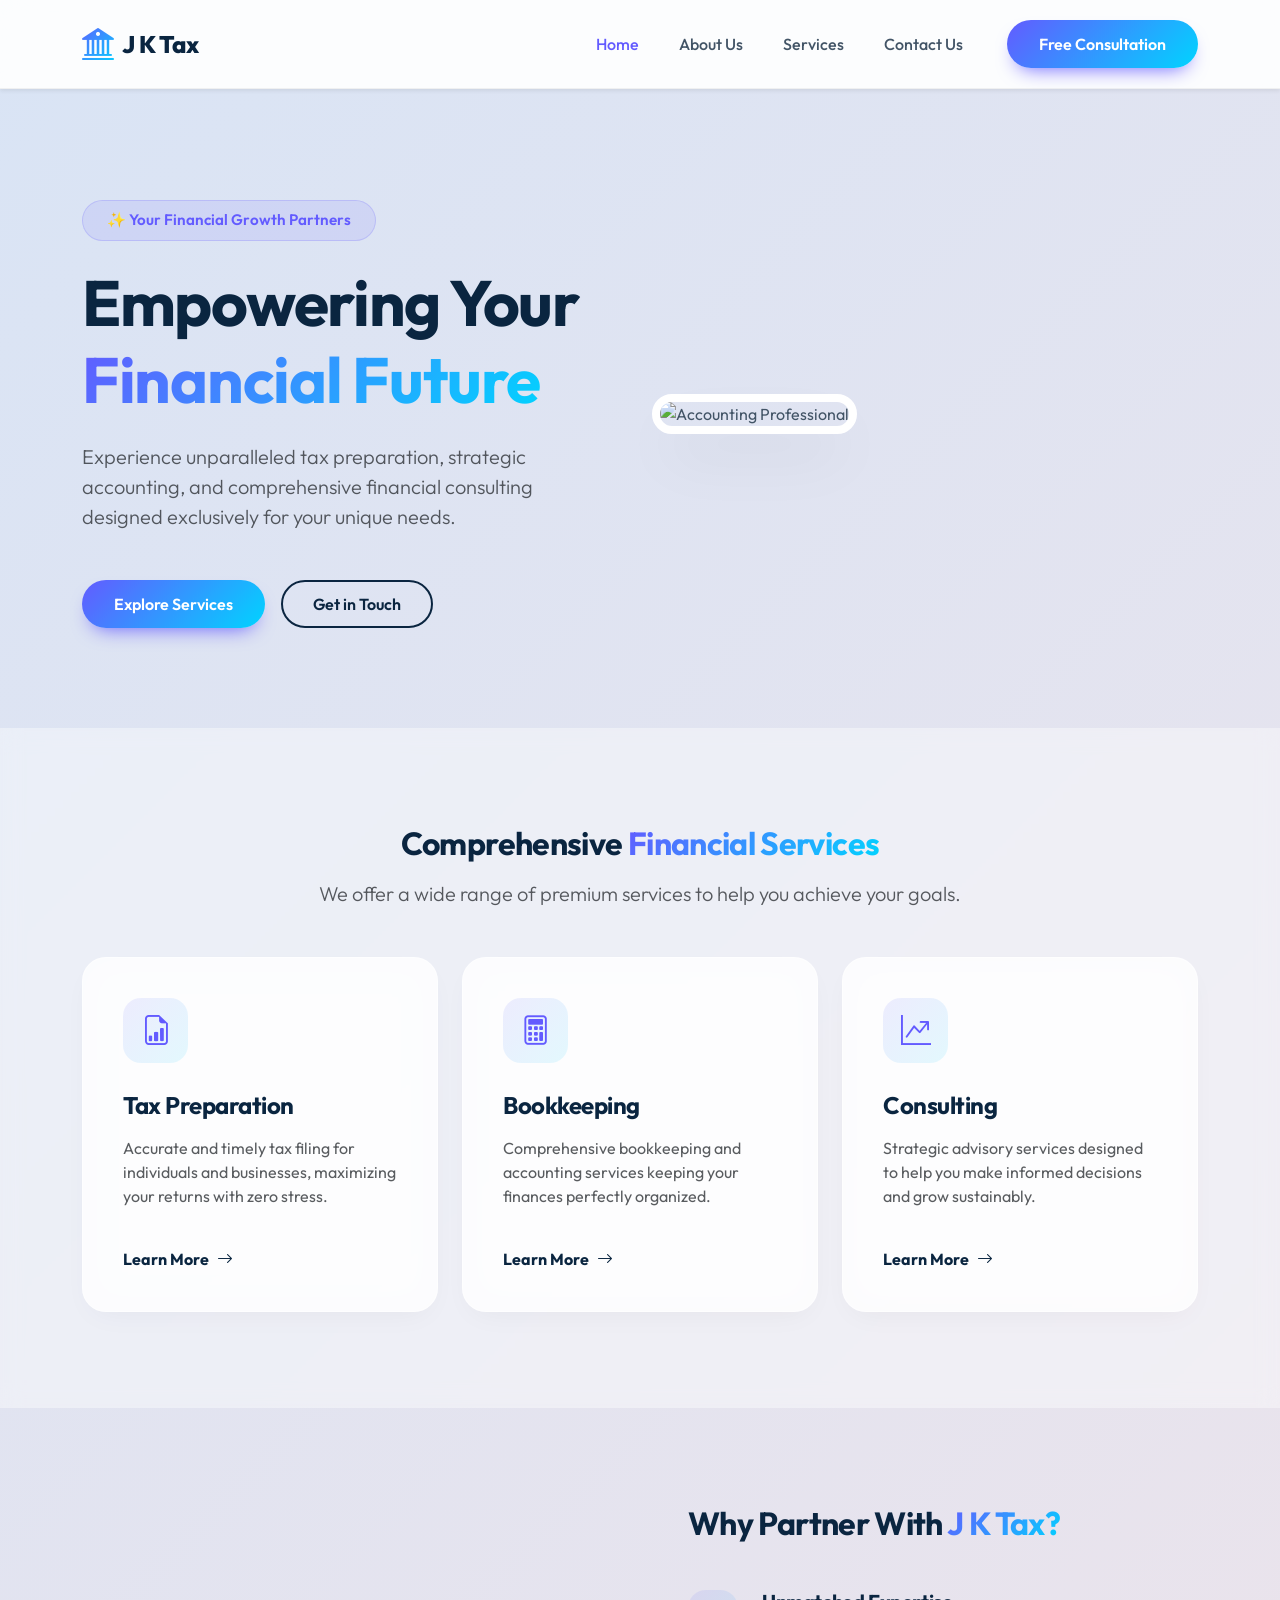
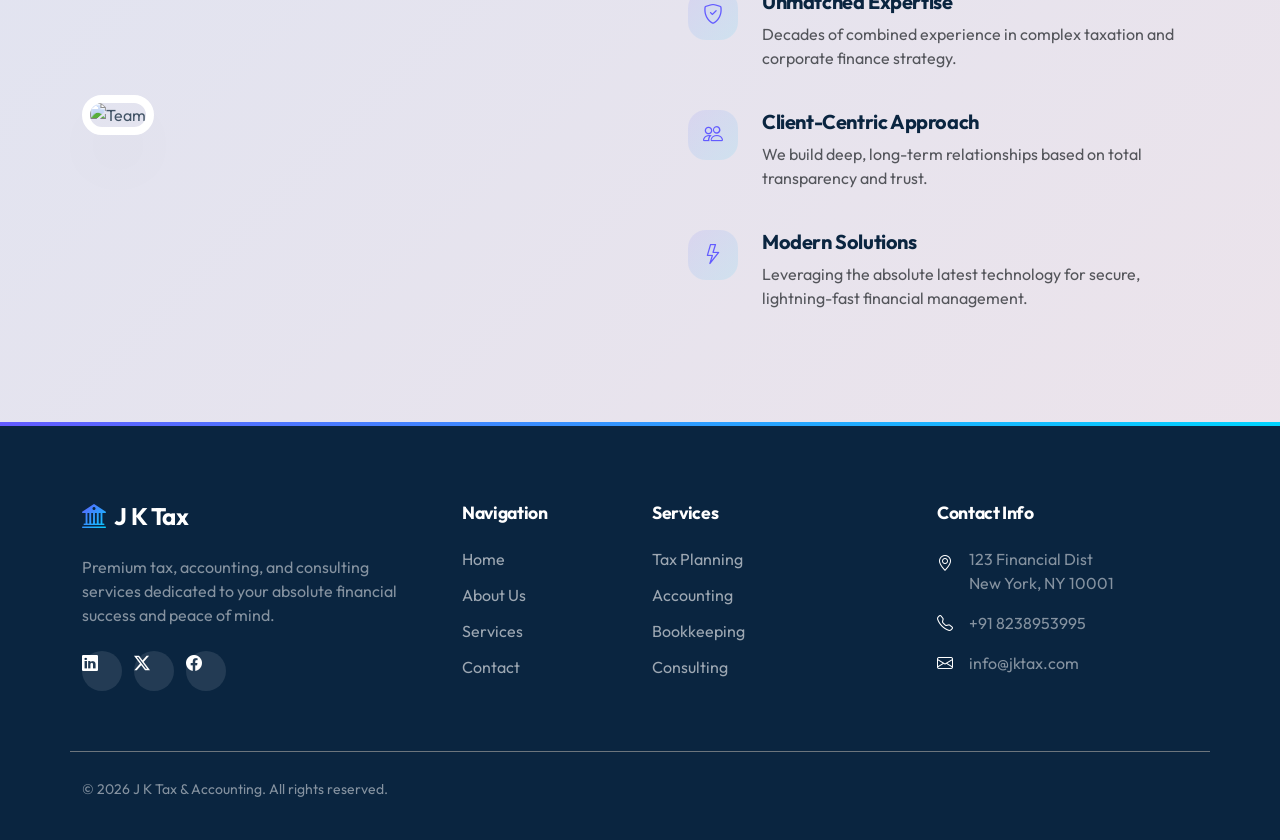
==== index.html @ d83a6be0 "Initial commit" ====
<!DOCTYPE html>
<html lang="en">

<head>
    <meta charset="UTF-8">
    <meta name="viewport" content="width=device-width, initial-scale=1.0">
    <title>J K Tax & Accounting | Premium Financial Services</title>
    <!-- AOS Animation CSS -->
    <link href="https://unpkg.com/aos@2.3.1/dist/aos.css" rel="stylesheet">
    <!-- Bootstrap 5 CSS -->
    <link href="https://cdn.jsdelivr.net/npm/bootstrap@5.3.2/dist/css/bootstrap.min.css" rel="stylesheet">
    <!-- Bootstrap Icons -->
    <link href="https://cdn.jsdelivr.net/npm/bootstrap-icons@1.11.1/font/bootstrap-icons.css" rel="stylesheet">
    <!-- Custom CSS -->
    <link href="css/style.css" rel="stylesheet">
</head>

<body>

    <!-- Navbar -->
    <nav class="navbar navbar-expand-lg fixed-top shadow-sm">
        <div class="container">
            <a class="navbar-brand d-flex align-items-center" href="index.html">
                <i class="bi bi-bank2 text-gradient me-2 fs-2"></i>
                <span>J K Tax</span>
            </a>
            <button class="navbar-toggler border-0" type="button" data-bs-toggle="collapse" data-bs-target="#navbarNav">
                <span class="navbar-toggler-icon"></span>
            </button>
            <div class="collapse navbar-collapse" id="navbarNav">
                <ul class="navbar-nav ms-auto align-items-lg-center">
                    <li class="nav-item"><a class="nav-link active" href="index.html">Home</a></li>
                    <li class="nav-item"><a class="nav-link" href="about.html">About Us</a></li>
                    <li class="nav-item"><a class="nav-link" href="services.html">Services</a></li>
                    <li class="nav-item"><a class="nav-link" href="contact.html">Contact Us</a></li>
                    <li class="nav-item ms-lg-4 mt-3 mt-lg-0">
                        <a class="btn btn-premium" href="contact.html">Free Consultation</a>
                    </li>
                </ul>
            </div>
        </div>
    </nav>

    <!-- Hero Section -->
    <section class="hero-section">
        <div class="container">
            <div class="row align-items-center">
                <div class="col-lg-6" data-aos="fade-right">
                    <div class="hero-badge">✨ Your Financial Growth Partners</div>
                    <h1 class="display-3 fw-bold mb-4">Empowering Your <span class="text-gradient">Financial
                            Future</span></h1>
                    <p class="lead text-muted mb-5 pe-lg-5">Experience unparalleled tax preparation, strategic
                        accounting, and comprehensive financial consulting designed exclusively for your unique needs.
                    </p>
                    <div class="d-flex flex-wrap gap-3">
                        <a href="services.html" class="btn btn-premium">Explore Services</a>
                        <a href="contact.html" class="btn btn-outline-premium">Get in Touch</a>
                    </div>
                </div>
                <div class="col-lg-6 mt-5 mt-lg-0" data-aos="fade-left" data-aos-delay="200">
                    <img src="https://images.unsplash.com/photo-1554224155-6726b3ff858f?ixlib=rb-4.0.3&auto=format&fit=crop&w=1000&q=80"
                        alt="Accounting Professional" class="img-fluid img-premium">
                </div>
            </div>
        </div>
    </section>

    <!-- Core Services Overview -->
    <section class="py-5 bg-light-premium">
        <div class="container py-5">
            <div class="text-center mb-5" data-aos="fade-up">
                <h2 class="fw-bold mb-3">Comprehensive <span class="text-gradient">Financial Services</span></h2>
                <p class="lead text-muted">We offer a wide range of premium services to help you achieve your goals.</p>
            </div>
            <div class="row g-4">
                <!-- Service 1 -->
                <div class="col-md-4" data-aos="fade-up" data-aos-delay="100">
                    <div class="premium-card">
                        <div class="icon-box">
                            <i class="bi bi-file-earmark-bar-graph"></i>
                        </div>
                        <h4 class="fw-bold mb-3">Tax Preparation</h4>
                        <p class="text-muted mb-4">Accurate and timely tax filing for individuals and businesses,
                            maximizing your returns with zero stress.</p>
                        <a href="services.html" class="card-link">Learn More <i class="bi bi-arrow-right"></i></a>
                    </div>
                </div>
                <!-- Service 2 -->
                <div class="col-md-4" data-aos="fade-up" data-aos-delay="200">
                    <div class="premium-card">
                        <div class="icon-box">
                            <i class="bi bi-calculator"></i>
                        </div>
                        <h4 class="fw-bold mb-3">Bookkeeping</h4>
                        <p class="text-muted mb-4">Comprehensive bookkeeping and accounting services keeping your
                            finances perfectly organized.</p>
                        <a href="services.html" class="card-link">Learn More <i class="bi bi-arrow-right"></i></a>
                    </div>
                </div>
                <!-- Service 3 -->
                <div class="col-md-4" data-aos="fade-up" data-aos-delay="300">
                    <div class="premium-card">
                        <div class="icon-box">
                            <i class="bi bi-graph-up-arrow"></i>
                        </div>
                        <h4 class="fw-bold mb-3">Consulting</h4>
                        <p class="text-muted mb-4">Strategic advisory services designed to help you make informed
                            decisions and grow sustainably.</p>
                        <a href="services.html" class="card-link">Learn More <i class="bi bi-arrow-right"></i></a>
                    </div>
                </div>
            </div>
        </div>
    </section>

    <!-- Why Choose Us -->
    <section class="py-5">
        <div class="container py-5">
            <div class="row align-items-center">
                <div class="col-lg-6 mb-5 mb-lg-0" data-aos="fade-right">
                    <img src="https://images.unsplash.com/photo-1600880292203-757bb62b4baf?ixlib=rb-4.0.3&auto=format&fit=crop&w=800&q=80"
                        alt="Team" class="img-fluid img-premium">
                </div>
                <div class="col-lg-6 ps-lg-5" data-aos="fade-left">
                    <h2 class="fw-bold mb-5">Why Partner With <span class="text-gradient">J K Tax?</span></h2>

                    <div class="d-flex mb-4 align-items-start">
                        <div class="icon-box me-4 flex-shrink-0" style="width: 50px; height: 50px; font-size: 20px;">
                            <i class="bi bi-shield-check"></i>
                        </div>
                        <div>
                            <h5 class="fw-bold">Unmatched Expertise</h5>
                            <p class="text-muted">Decades of combined experience in complex taxation and corporate
                                finance strategy.</p>
                        </div>
                    </div>

                    <div class="d-flex mb-4 align-items-start">
                        <div class="icon-box me-4 flex-shrink-0" style="width: 50px; height: 50px; font-size: 20px;">
                            <i class="bi bi-people"></i>
                        </div>
                        <div>
                            <h5 class="fw-bold">Client-Centric Approach</h5>
                            <p class="text-muted">We build deep, long-term relationships based on total transparency and
                                trust.</p>
                        </div>
                    </div>

                    <div class="d-flex align-items-start">
                        <div class="icon-box me-4 flex-shrink-0" style="width: 50px; height: 50px; font-size: 20px;">
                            <i class="bi bi-lightning"></i>
                        </div>
                        <div>
                            <h5 class="fw-bold">Modern Solutions</h5>
                            <p class="text-muted">Leveraging the absolute latest technology for secure, lightning-fast
                                financial management.</p>
                        </div>
                    </div>
                </div>
            </div>
        </div>
    </section>

    <!-- Footer -->
    <footer class="footer-premium">
        <div class="container">
            <div class="row gy-5">
                <div class="col-lg-4 pe-lg-5">
                    <h4 class="fw-bold text-white mb-4 d-flex align-items-center">
                        <i class="bi bi-bank2 text-gradient me-2"></i> J K Tax
                    </h4>
                    <p class="text-white-50 mb-4">Premium tax, accounting, and consulting services dedicated to your
                        absolute financial success and peace of mind.</p>
                    <div class="d-flex">
                        <a href="#" class="footer-icon"><i class="bi bi-linkedin"></i></a>
                        <a href="#" class="footer-icon"><i class="bi bi-twitter-x"></i></a>
                        <a href="#" class="footer-icon"><i class="bi bi-facebook"></i></a>
                    </div>
                </div>
                <div class="col-lg-2 col-6">
                    <h5>Navigation</h5>
                    <a href="index.html">Home</a>
                    <a href="about.html">About Us</a>
                    <a href="services.html">Services</a>
                    <a href="contact.html">Contact</a>
                </div>
                <div class="col-lg-3 col-6">
                    <h5>Services</h5>
                    <a href="services.html">Tax Planning</a>
                    <a href="services.html">Accounting</a>
                    <a href="services.html">Bookkeeping</a>
                    <a href="services.html">Consulting</a>
                </div>
                <div class="col-lg-3">
                    <h5>Contact Info</h5>
                    <div class="d-flex mb-3 align-items-start text-white-50">
                        <i class="bi bi-geo-alt me-3 mt-1 text-white"></i>
                        <span>123 Financial Dist<br>New York, NY 10001</span>
                    </div>
                    <div class="d-flex mb-3 align-items-center text-white-50">
                        <i class="bi bi-telephone me-3 text-white"></i>
                        <span>+91 8238953995</span>
                    </div>
                    <div class="d-flex align-items-center text-white-50">
                        <i class="bi bi-envelope me-3 text-white"></i>
                        <span>info@jktax.com</span>
                    </div>
                </div>
            </div>
            <div class="row mt-5 pt-4 border-top border-secondary">
                <div class="col-md-6 text-center text-md-start text-white-50">
                    <small>&copy; 2026 J K Tax & Accounting. All rights reserved.</small>
                </div>

            </div>
        </div>
    </footer>

    <!-- AOS & Bootstrap Scripts -->
    <script src="https://unpkg.com/aos@2.3.1/dist/aos.js"></script>
    <script src="https://cdn.jsdelivr.net/npm/bootstrap@5.3.2/dist/js/bootstrap.bundle.min.js"></script>
    <script src="js/main.js"></script>
</body>

</html>
---- css/style.css ----
@import url('https://fonts.googleapis.com/css2?family=Outfit:wght@300;400;500;600;700;800&display=swap');

:root {
    --primary: #0A2540; /* Deep navy */
    --accent-1: #635BFF; /* Stripe blurple */
    --accent-2: #00D4FF; /* Cyan */
    --bg-light: #F6F9FC;
    --text-main: #425466;
    --text-dark: #0A2540;
}

body {
    font-family: 'Outfit', sans-serif;
    color: var(--text-main);
    background: linear-gradient(-45deg, #e0c3fc, #8ec5fc, #f5e3e6, #d9e4f5);
    background-size: 400% 400%;
    animation: gradientBG 15s ease infinite;
    min-height: 100vh;
    overflow-x: hidden;
    padding-top: 80px;
}

@keyframes gradientBG {
    0% { background-position: 0% 50%; }
    50% { background-position: 100% 50%; }
    100% { background-position: 0% 50%; }
}

h1, h2, h3, h4, h5, h6 {
    color: var(--text-dark);
    font-weight: 700;
    letter-spacing: -0.02em;
}

/* Gradient Text */
.text-gradient {
    background: linear-gradient(135deg, var(--accent-1) 0%, var(--accent-2) 100%);
    -webkit-background-clip: text;
    -webkit-text-fill-color: transparent;
    background-clip: text;
}

/* Navbar */
.navbar {
    background: rgba(255, 255, 255, 0.9) !important;
    backdrop-filter: blur(20px);
    border-bottom: 1px solid rgba(0,0,0,0.05);
    transition: all 0.3s ease;
    padding: 15px 0;
}
.navbar-brand {
    font-weight: 800;
    font-size: 1.5rem;
    color: var(--primary) !important;
}
.nav-link {
    font-weight: 500;
    color: var(--text-main) !important;
    margin: 0 12px;
    transition: color 0.3s;
}
.nav-link:hover, .nav-link.active {
    color: var(--accent-1) !important;
}

/* Buttons */
.btn-premium {
    background: linear-gradient(135deg, var(--accent-1) 0%, var(--accent-2) 100%);
    color: white;
    border: none;
    border-radius: 50px;
    padding: 12px 32px;
    font-weight: 600;
    box-shadow: 0 10px 20px -10px var(--accent-1);
    transition: all 0.3s ease;
}
.btn-premium:hover {
    transform: translateY(-3px);
    box-shadow: 0 15px 25px -10px var(--accent-1);
    color: white;
}
.btn-outline-premium {
    background: transparent;
    color: var(--primary);
    border: 2px solid var(--primary);
    border-radius: 50px;
    padding: 10px 30px;
    font-weight: 600;
    transition: all 0.3s ease;
}
.btn-outline-premium:hover {
    background: var(--primary);
    color: white;
    border-color: var(--primary);
    transform: translateY(-3px);
}

/* Hero Section */
.hero-section {
    position: relative;
    padding: 120px 0 100px 0;
}
.hero-badge {
    background: rgba(99, 91, 255, 0.1);
    color: var(--accent-1);
    padding: 8px 24px;
    border-radius: 50px;
    font-weight: 600;
    font-size: 0.95rem;
    display: inline-block;
    margin-bottom: 24px;
    border: 1px solid rgba(99, 91, 255, 0.2);
}

/* Cards */
.premium-card {
    background: rgba(255, 255, 255, 0.75);
    backdrop-filter: blur(20px);
    border-radius: 24px;
    border: 1px solid rgba(255, 255, 255, 0.5);
    padding: 40px;
    transition: all 0.4s cubic-bezier(0.165, 0.84, 0.44, 1);
    box-shadow: 0 10px 30px -10px rgba(0, 0, 0, 0.05);
    height: 100%;
}
.premium-card:hover {
    transform: translateY(-12px);
    box-shadow: 0 30px 60px -15px rgba(99, 91, 255, 0.15);
    border-color: rgba(99, 91, 255, 0.3);
}
.icon-box {
    width: 65px;
    height: 65px;
    border-radius: 18px;
    background: linear-gradient(135deg, rgba(99, 91, 255, 0.1) 0%, rgba(0, 212, 255, 0.1) 100%);
    display: flex;
    align-items: center;
    justify-content: center;
    font-size: 30px;
    color: var(--accent-1);
    margin-bottom: 28px;
    transition: transform 0.3s ease;
}
.premium-card:hover .icon-box {
    transform: scale(1.1) rotate(5deg);
}
.card-link {
    color: var(--primary);
    text-decoration: none;
    font-weight: 700;
    display: inline-flex;
    align-items: center;
    margin-top: 15px;
    transition: color 0.3s ease;
}
.card-link i {
    margin-left: 8px;
    transition: transform 0.3s ease;
}
.card-link:hover {
    color: var(--accent-1);
}
.card-link:hover i {
    transform: translateX(5px);
}

/* Backgrounds */
.bg-light-premium {
    background: rgba(255, 255, 255, 0.4);
    backdrop-filter: blur(10px);
}

/* Image styling */
.img-premium {
    border-radius: 30px;
    box-shadow: 0 30px 60px -15px rgba(0,0,0,0.15);
    border: 8px solid white;
}

/* Forms */
.form-control, .form-select {
    border: 1px solid rgba(255,255,255,0.4);
    border-radius: 12px;
    padding: 12px 20px;
    transition: all 0.3s ease;
    background-color: rgba(255,255,255,0.6);
}
.form-control:focus, .form-select:focus {
    box-shadow: 0 0 0 4px rgba(99, 91, 255, 0.15);
    border-color: var(--accent-1);
    background-color: white;
}

/* Footer */
.footer-premium {
    background-color: var(--primary);
    color: white;
    padding: 80px 0 40px 0;
    position: relative;
    overflow: hidden;
}
.footer-premium::before {
    content: '';
    position: absolute;
    top: 0;
    left: 0;
    right: 0;
    height: 4px;
    background: linear-gradient(90deg, var(--accent-1), var(--accent-2));
}
.footer-premium h5 {
    color: white;
    font-size: 1.1rem;
    margin-bottom: 24px;
}
.footer-premium a {
    color: rgba(255,255,255,0.6);
    text-decoration: none;
    transition: all 0.3s ease;
    display: block;
    margin-bottom: 12px;
}
.footer-premium a:hover {
    color: white;
    transform: translateX(5px);
}
.footer-icon {
    width: 40px;
    height: 40px;
    border-radius: 50%;
    background: rgba(255,255,255,0.1);
    display: flex;
    align-items: center;
    justify-content: center;
    color: white !important;
    margin-right: 12px;
}
.footer-icon:hover {
    background: var(--accent-1);
    transform: translateY(-3px);
}
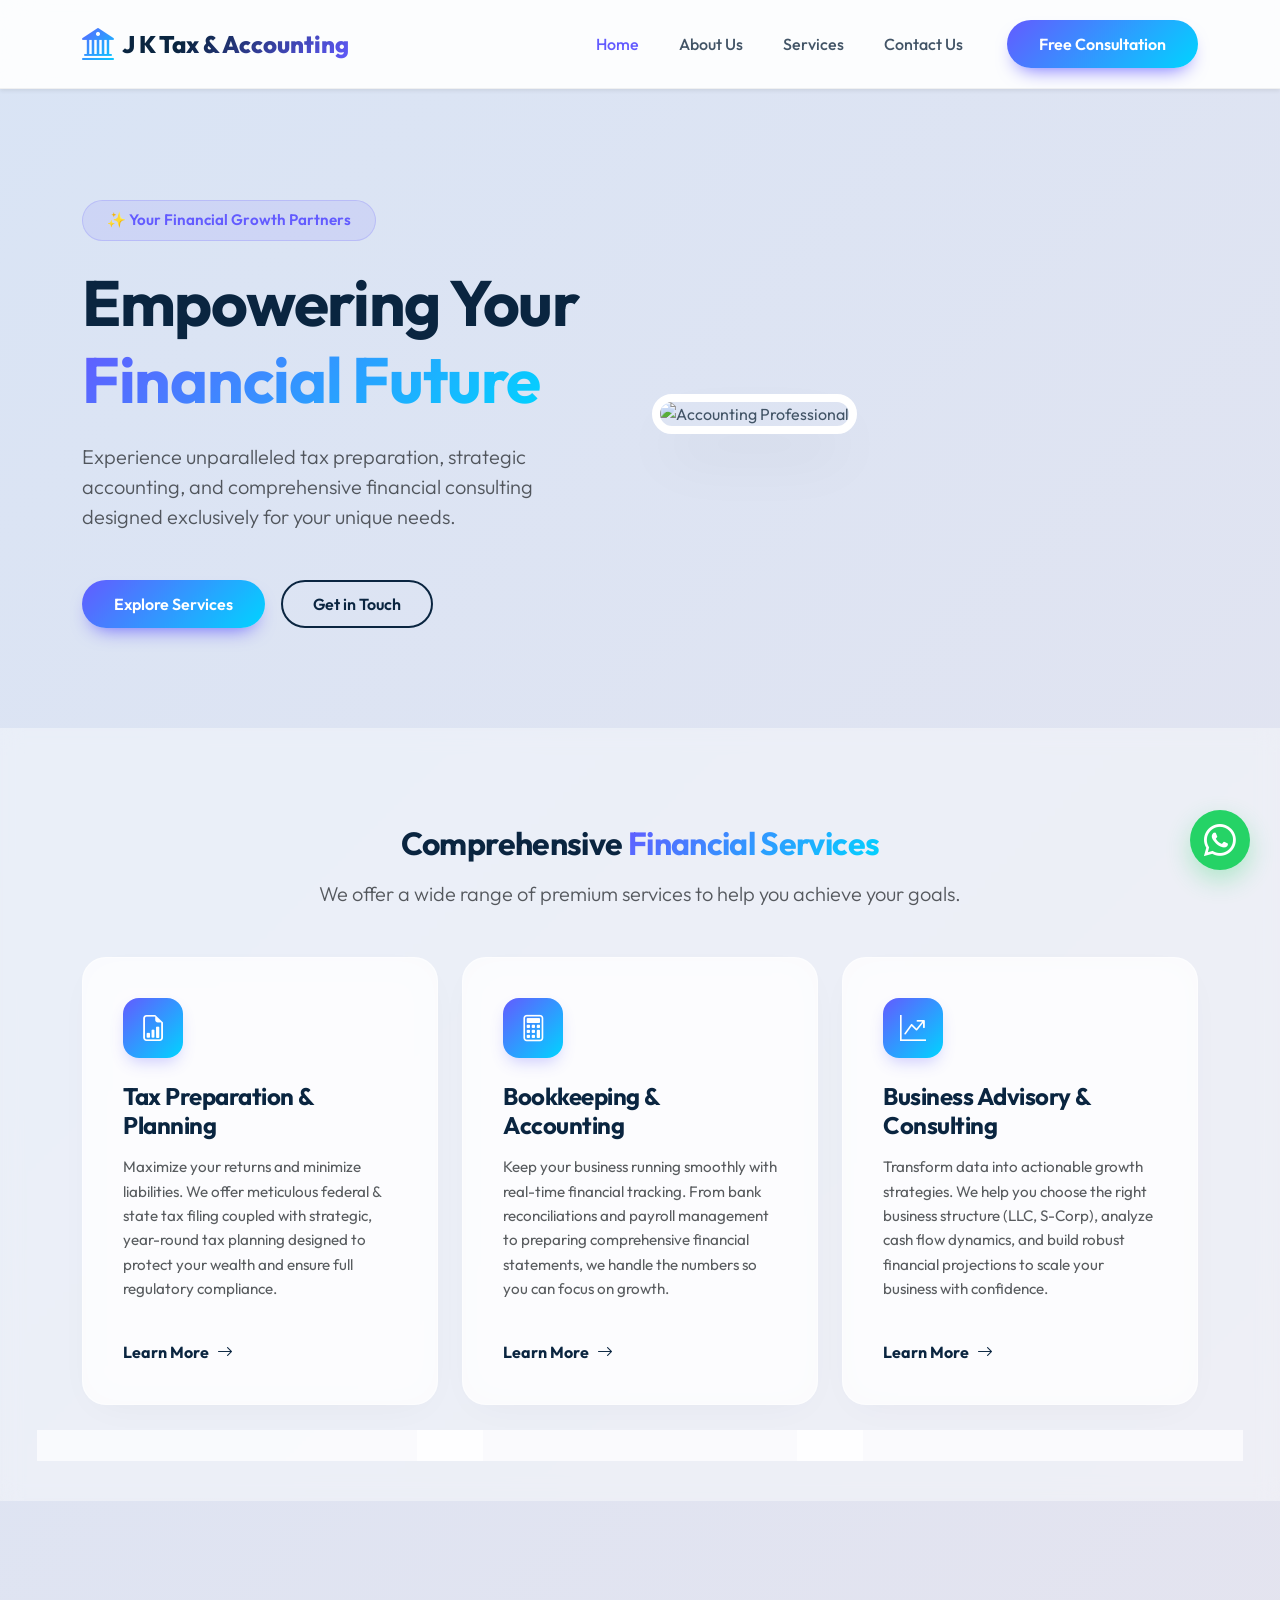
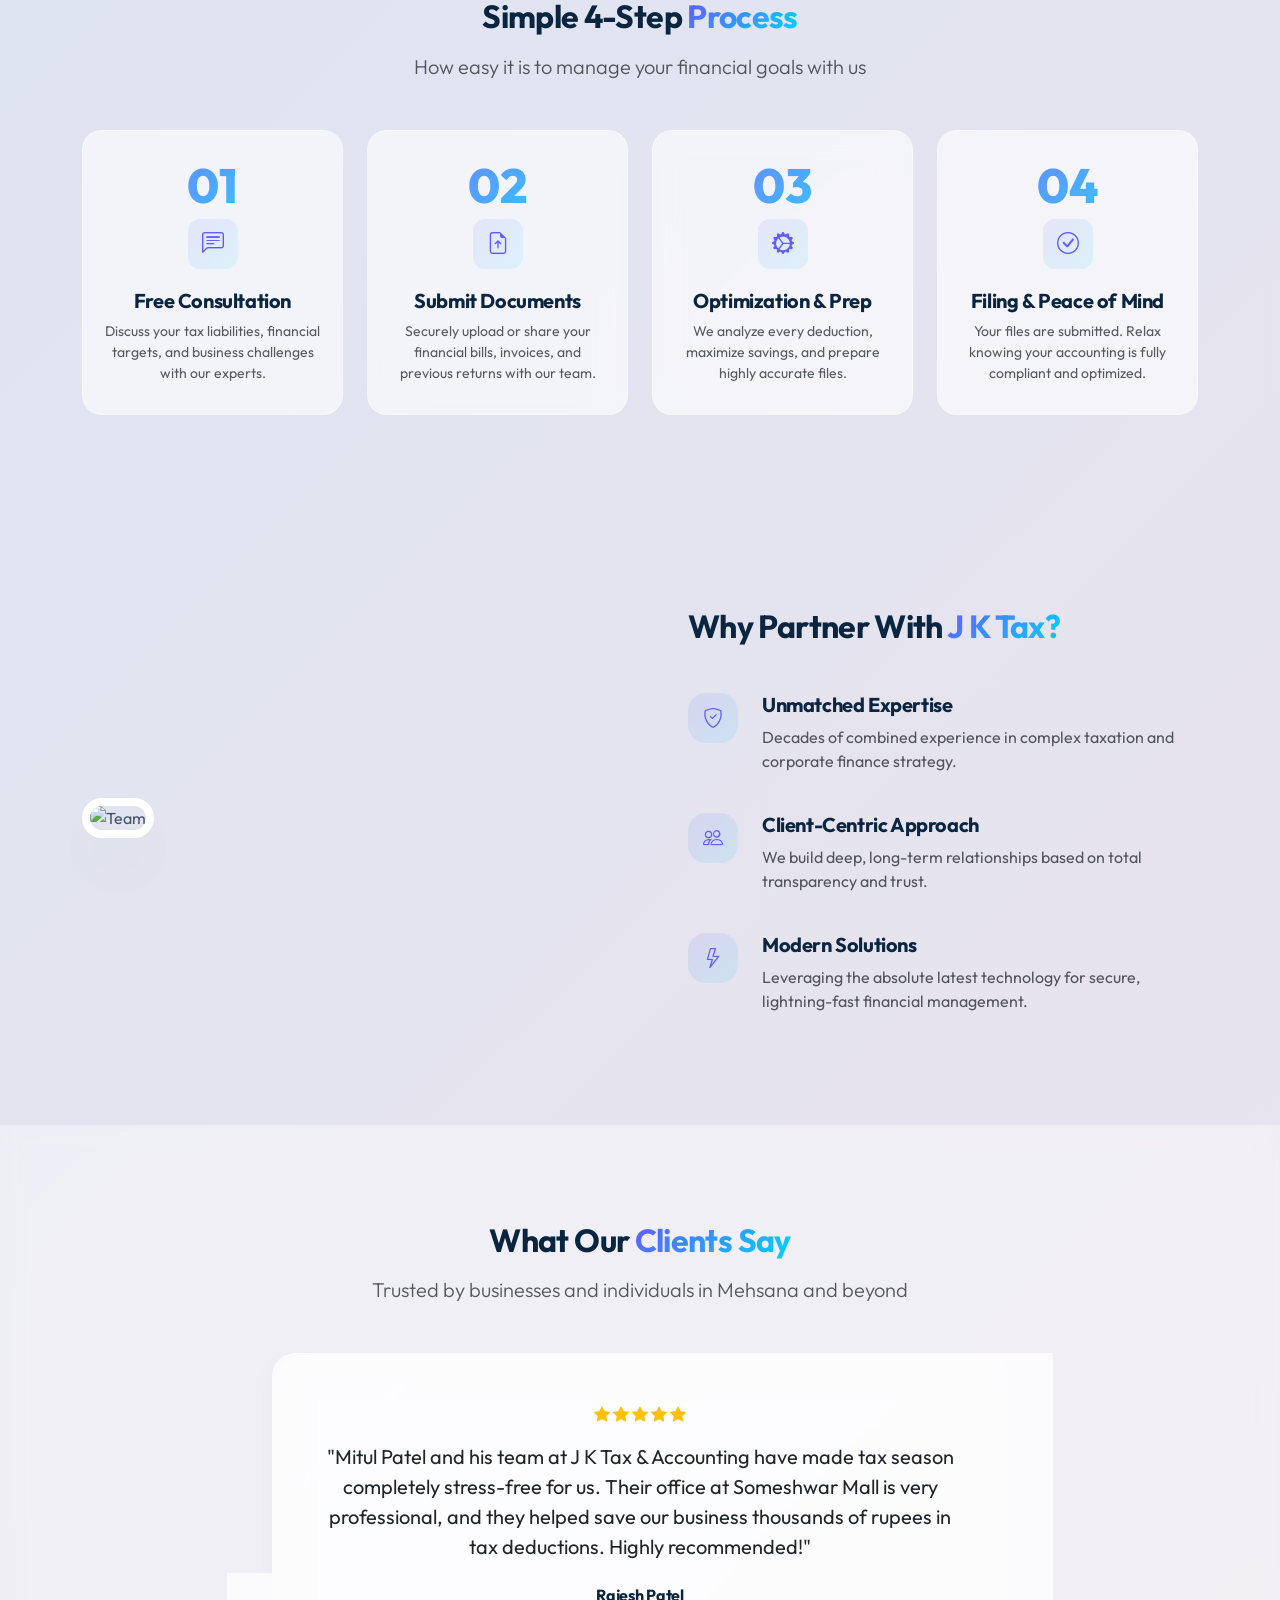
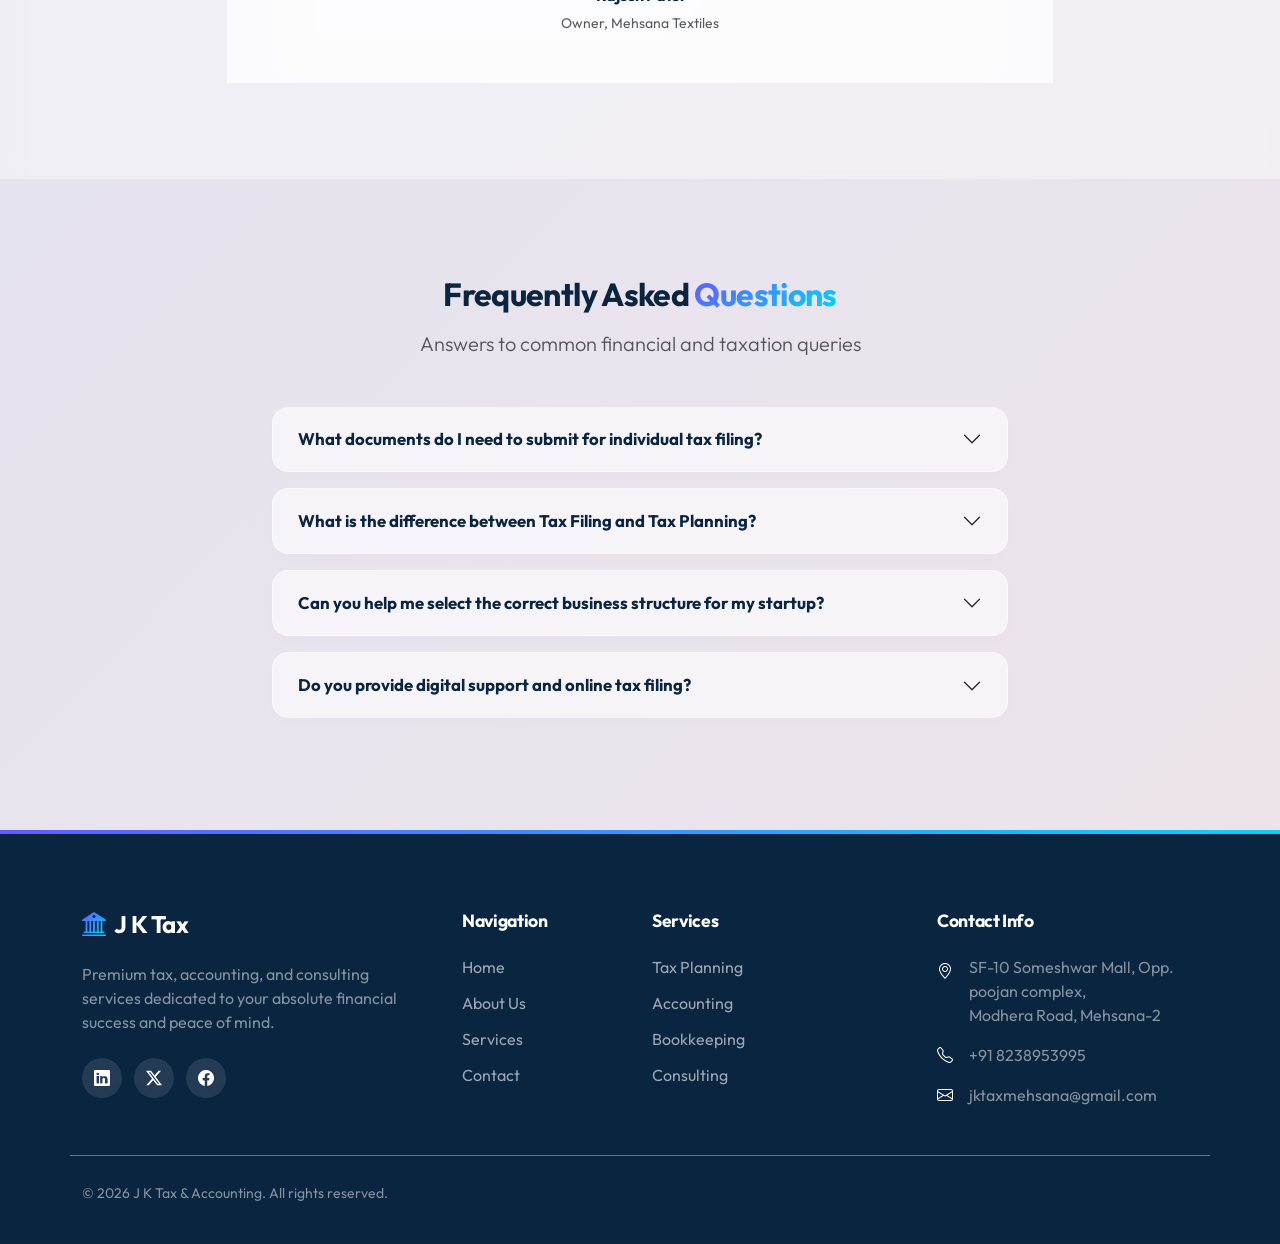
==== commit 12fbb09b: "done" ====
--- a/index.html
+++ b/index.html
@@ -12,7 +12,7 @@
     <!-- Bootstrap Icons -->
     <link href="https://cdn.jsdelivr.net/npm/bootstrap-icons@1.11.1/font/bootstrap-icons.css" rel="stylesheet">
     <!-- Custom CSS -->
-    <link href="css/style.css" rel="stylesheet">
+    <link href="css/style.css?v=1.0.3" rel="stylesheet">
 </head>
 
 <body>
@@ -22,7 +22,7 @@
         <div class="container">
             <a class="navbar-brand d-flex align-items-center" href="index.html">
                 <i class="bi bi-bank2 text-gradient me-2 fs-2"></i>
-                <span>J K Tax</span>
+                <span>J K Tax & Accounting</span>
             </a>
             <button class="navbar-toggler border-0" type="button" data-bs-toggle="collapse" data-bs-target="#navbarNav">
                 <span class="navbar-toggler-icon"></span>
@@ -75,38 +75,91 @@
             <div class="row g-4">
                 <!-- Service 1 -->
                 <div class="col-md-4" data-aos="fade-up" data-aos-delay="100">
-                    <div class="premium-card">
-                        <div class="icon-box">
+                    <div class="modern-service-card">
+                        <div class="modern-icon-box">
                             <i class="bi bi-file-earmark-bar-graph"></i>
                         </div>
-                        <h4 class="fw-bold mb-3">Tax Preparation</h4>
-                        <p class="text-muted mb-4">Accurate and timely tax filing for individuals and businesses,
-                            maximizing your returns with zero stress.</p>
+                        <h4 class="fw-bold mb-3">Tax Preparation & Planning</h4>
+                        <p class="text-muted mb-4">Maximize your returns and minimize liabilities. We offer meticulous federal & state tax filing coupled with strategic, year-round tax planning designed to protect your wealth and ensure full regulatory compliance.</p>
                         <a href="services.html" class="card-link">Learn More <i class="bi bi-arrow-right"></i></a>
                     </div>
                 </div>
                 <!-- Service 2 -->
                 <div class="col-md-4" data-aos="fade-up" data-aos-delay="200">
-                    <div class="premium-card">
-                        <div class="icon-box">
+                    <div class="modern-service-card">
+                        <div class="modern-icon-box">
                             <i class="bi bi-calculator"></i>
                         </div>
-                        <h4 class="fw-bold mb-3">Bookkeeping</h4>
-                        <p class="text-muted mb-4">Comprehensive bookkeeping and accounting services keeping your
-                            finances perfectly organized.</p>
+                        <h4 class="fw-bold mb-3">Bookkeeping & Accounting</h4>
+                        <p class="text-muted mb-4">Keep your business running smoothly with real-time financial tracking. From bank reconciliations and payroll management to preparing comprehensive financial statements, we handle the numbers so you can focus on growth.</p>
                         <a href="services.html" class="card-link">Learn More <i class="bi bi-arrow-right"></i></a>
                     </div>
                 </div>
                 <!-- Service 3 -->
                 <div class="col-md-4" data-aos="fade-up" data-aos-delay="300">
-                    <div class="premium-card">
-                        <div class="icon-box">
+                    <div class="modern-service-card">
+                        <div class="modern-icon-box">
                             <i class="bi bi-graph-up-arrow"></i>
                         </div>
-                        <h4 class="fw-bold mb-3">Consulting</h4>
-                        <p class="text-muted mb-4">Strategic advisory services designed to help you make informed
-                            decisions and grow sustainably.</p>
+                        <h4 class="fw-bold mb-3">Business Advisory & Consulting</h4>
+                        <p class="text-muted mb-4">Transform data into actionable growth strategies. We help you choose the right business structure (LLC, S-Corp), analyze cash flow dynamics, and build robust financial projections to scale your business with confidence.</p>
                         <a href="services.html" class="card-link">Learn More <i class="bi bi-arrow-right"></i></a>
+                    </div>
+                </div>
+            </div>
+        </div>
+    </section>
+
+    <!-- How It Works Section -->
+    <section class="py-5">
+        <div class="container py-5">
+            <div class="text-center mb-5" data-aos="fade-up">
+                <h2 class="fw-bold mb-3">Simple 4-Step <span class="text-gradient">Process</span></h2>
+                <p class="lead text-muted">How easy it is to manage your financial goals with us</p>
+            </div>
+            <div class="row g-4 timeline-steps">
+                <!-- Step 1 -->
+                <div class="col-md-3 text-center" data-aos="fade-up" data-aos-delay="100">
+                    <div class="step-card">
+                        <div class="step-number text-gradient">01</div>
+                        <div class="step-icon-box">
+                            <i class="bi bi-chat-left-text"></i>
+                        </div>
+                        <h5 class="fw-bold mb-2">Free Consultation</h5>
+                        <p class="text-muted small mb-0">Discuss your tax liabilities, financial targets, and business challenges with our experts.</p>
+                    </div>
+                </div>
+                <!-- Step 2 -->
+                <div class="col-md-3 text-center" data-aos="fade-up" data-aos-delay="200">
+                    <div class="step-card">
+                        <div class="step-number text-gradient">02</div>
+                        <div class="step-icon-box">
+                            <i class="bi bi-file-earmark-arrow-up"></i>
+                        </div>
+                        <h5 class="fw-bold mb-2">Submit Documents</h5>
+                        <p class="text-muted small mb-0">Securely upload or share your financial bills, invoices, and previous returns with our team.</p>
+                    </div>
+                </div>
+                <!-- Step 3 -->
+                <div class="col-md-3 text-center" data-aos="fade-up" data-aos-delay="300">
+                    <div class="step-card">
+                        <div class="step-number text-gradient">03</div>
+                        <div class="step-icon-box">
+                            <i class="bi bi-gear-wide-connected"></i>
+                        </div>
+                        <h5 class="fw-bold mb-2">Optimization & Prep</h5>
+                        <p class="text-muted small mb-0">We analyze every deduction, maximize savings, and prepare highly accurate files.</p>
+                    </div>
+                </div>
+                <!-- Step 4 -->
+                <div class="col-md-3 text-center" data-aos="fade-up" data-aos-delay="400">
+                    <div class="step-card">
+                        <div class="step-number text-gradient">04</div>
+                        <div class="step-icon-box">
+                            <i class="bi bi-check-circle"></i>
+                        </div>
+                        <h5 class="fw-bold mb-2">Filing & Peace of Mind</h5>
+                        <p class="text-muted small mb-0">Your files are submitted. Relax knowing your accounting is fully compliant and optimized.</p>
                     </div>
                 </div>
             </div>
@@ -155,6 +208,161 @@
                             <p class="text-muted">Leveraging the absolute latest technology for secure, lightning-fast
                                 financial management.</p>
                         </div>
+                    </div>
+                </div>
+            </div>
+        </div>
+    </section>
+
+    <!-- Testimonials Section -->
+    <section class="py-5 bg-light-premium">
+        <div class="container py-5">
+            <div class="text-center mb-5" data-aos="fade-up">
+                <h2 class="fw-bold mb-3">What Our <span class="text-gradient">Clients Say</span></h2>
+                <p class="lead text-muted">Trusted by businesses and individuals in Mehsana and beyond</p>
+            </div>
+            
+            <div id="testimonialsCarousel" class="carousel slide" data-bs-ride="carousel" data-aos="fade-up" data-aos-delay="100">
+                <div class="carousel-inner">
+                    <!-- Testimonial 1 -->
+                    <div class="carousel-item active">
+                        <div class="row justify-content-center">
+                            <div class="col-lg-8">
+                                <div class="testimonial-card text-center p-5">
+                                    <div class="stars mb-3 text-warning">
+                                        <i class="bi bi-star-fill"></i>
+                                        <i class="bi bi-star-fill"></i>
+                                        <i class="bi bi-star-fill"></i>
+                                        <i class="bi bi-star-fill"></i>
+                                        <i class="bi bi-star-fill"></i>
+                                    </div>
+                                    <p class="fs-5 text-dark mb-4 font-italic">"Mitul Patel and his team at J K Tax & Accounting have made tax season completely stress-free for us. Their office at Someshwar Mall is very professional, and they helped save our business thousands of rupees in tax deductions. Highly recommended!"</p>
+                                    <h6 class="fw-bold mb-1">Rajesh Patel</h6>
+                                    <span class="text-muted small">Owner, Mehsana Textiles</span>
+                                </div>
+                            </div>
+                        </div>
+                    </div>
+                    <!-- Testimonial 2 -->
+                    <div class="carousel-item">
+                        <div class="row justify-content-center">
+                            <div class="col-lg-8">
+                                <div class="testimonial-card text-center p-5">
+                                    <div class="stars mb-3 text-warning">
+                                        <i class="bi bi-star-fill"></i>
+                                        <i class="bi bi-star-fill"></i>
+                                        <i class="bi bi-star-fill"></i>
+                                        <i class="bi bi-star-fill"></i>
+                                        <i class="bi bi-star-fill"></i>
+                                    </div>
+                                    <p class="fs-5 text-dark mb-4 font-italic">"Outstanding bookkeeping and GST advisory services. They always reply quickly to my queries and manage our corporate accounts with absolute precision. Truly a modern and tech-savvy tax firm."</p>
+                                    <h6 class="fw-bold mb-1">Amit Shah</h6>
+                                    <span class="text-muted small">Managing Director, Shah Distributors</span>
+                                </div>
+                            </div>
+                        </div>
+                    </div>
+                    <!-- Testimonial 3 -->
+                    <div class="carousel-item">
+                        <div class="row justify-content-center">
+                            <div class="col-lg-8">
+                                <div class="testimonial-card text-center p-5">
+                                    <div class="stars mb-3 text-warning">
+                                        <i class="bi bi-star-fill"></i>
+                                        <i class="bi bi-star-fill"></i>
+                                        <i class="bi bi-star-fill"></i>
+                                        <i class="bi bi-star-fill"></i>
+                                        <i class="bi bi-star-fill"></i>
+                                    </div>
+                                    <p class="fs-5 text-dark mb-4 font-italic">"As an individual taxpayer, I was confused by new tax regimes. The team at J K Tax & Accounting guided me step-by-step and completed my files in just one day. The service is incredibly fast and highly professional!"</p>
+                                    <h6 class="fw-bold mb-1">Priya Sharma</h6>
+                                    <span class="text-muted small">IT Consultant</span>
+                                </div>
+                            </div>
+                        </div>
+                    </div>
+                </div>
+                <!-- Carousel Controls -->
+                <button class="carousel-control-prev" type="button" data-bs-target="#testimonialsCarousel" data-bs-slide="prev">
+                    <span class="carousel-control-prev-icon bg-dark rounded-circle p-3" aria-hidden="true"></span>
+                    <span class="visually-hidden">Previous</span>
+                </button>
+                <button class="carousel-control-next" type="button" data-bs-target="#testimonialsCarousel" data-bs-slide="next">
+                    <span class="carousel-control-next-icon bg-dark rounded-circle p-3" aria-hidden="true"></span>
+                    <span class="visually-hidden">Next</span>
+                </button>
+            </div>
+        </div>
+    </section>
+
+    <!-- FAQ Section -->
+    <section class="py-5">
+        <div class="container py-5">
+            <div class="text-center mb-5" data-aos="fade-up">
+                <h2 class="fw-bold mb-3">Frequently Asked <span class="text-gradient">Questions</span></h2>
+                <p class="lead text-muted">Answers to common financial and taxation queries</p>
+            </div>
+            
+            <div class="row justify-content-center">
+                <div class="col-lg-8" data-aos="fade-up" data-aos-delay="100">
+                    <div class="accordion accordion-flush premium-faq" id="faqAccordion">
+                        
+                        <!-- Item 1 -->
+                        <div class="accordion-item mb-3">
+                            <h2 class="accordion-header" id="faq-h1">
+                                <button class="accordion-button collapsed fw-bold" type="button" data-bs-toggle="collapse" data-bs-target="#faq-c1" aria-expanded="false" aria-controls="faq-c1">
+                                    What documents do I need to submit for individual tax filing?
+                                </button>
+                            </h2>
+                            <div id="faq-c1" class="accordion-collapse collapse" aria-labelledby="faq-h1" data-bs-parent="#faqAccordion">
+                                <div class="accordion-body text-muted">
+                                    You will typically need your PAN card, Aadhaar card, Form 16 (from your employer), bank statements for the financial year, and certificates for tax-saving investments (under sections 80C, 80D, etc.).
+                                </div>
+                            </div>
+                        </div>
+                        
+                        <!-- Item 2 -->
+                        <div class="accordion-item mb-3">
+                            <h2 class="accordion-header" id="faq-h2">
+                                <button class="accordion-button collapsed fw-bold" type="button" data-bs-toggle="collapse" data-bs-target="#faq-c2" aria-expanded="false" aria-controls="faq-c2">
+                                    What is the difference between Tax Filing and Tax Planning?
+                                </button>
+                            </h2>
+                            <div id="faq-c2" class="accordion-collapse collapse" aria-labelledby="faq-h2" data-bs-parent="#faqAccordion">
+                                <div class="accordion-body text-muted">
+                                    Tax Filing is the yearly submission of your final tax forms based on past income. Tax Planning is a proactive, year-round strategy to structure investments and expenses beforehand to legally minimize your future tax liability.
+                                </div>
+                            </div>
+                        </div>
+                        
+                        <!-- Item 3 -->
+                        <div class="accordion-item mb-3">
+                            <h2 class="accordion-header" id="faq-h3">
+                                <button class="accordion-button collapsed fw-bold" type="button" data-bs-toggle="collapse" data-bs-target="#faq-c3" aria-expanded="false" aria-controls="faq-c3">
+                                    Can you help me select the correct business structure for my startup?
+                                </button>
+                            </h2>
+                            <div id="faq-c3" class="accordion-collapse collapse" aria-labelledby="faq-h3" data-bs-parent="#faqAccordion">
+                                <div class="accordion-body text-muted">
+                                    Yes, we analyze your business model, liability risks, and tax brackets to advise whether you should register as an LLC, S-Corp, Partnership, or a Sole Proprietorship for optimal tax efficiency and operational safety.
+                                </div>
+                            </div>
+                        </div>
+                        
+                        <!-- Item 4 -->
+                        <div class="accordion-item mb-3">
+                            <h2 class="accordion-header" id="faq-h4">
+                                <button class="accordion-button collapsed fw-bold" type="button" data-bs-toggle="collapse" data-bs-target="#faq-c4" aria-expanded="false" aria-controls="faq-c4">
+                                    Do you provide digital support and online tax filing?
+                                </button>
+                            </h2>
+                            <div id="faq-c4" class="accordion-collapse collapse" aria-labelledby="faq-h4" data-bs-parent="#faqAccordion">
+                                <div class="accordion-body text-muted">
+                                    Absolutely! We use secure digital channels and cloud-accounting platforms. You can share your documents digitally from the comfort of your home or office, and we will handle all the submissions online.
+                                </div>
+                            </div>
+                        </div>
+
                     </div>
                 </div>
             </div>
@@ -195,7 +403,7 @@
                     <h5>Contact Info</h5>
                     <div class="d-flex mb-3 align-items-start text-white-50">
                         <i class="bi bi-geo-alt me-3 mt-1 text-white"></i>
-                        <span>123 Financial Dist<br>New York, NY 10001</span>
+                        <span>SF-10 Someshwar Mall, Opp. poojan complex,<br>Modhera Road, Mehsana-2</span>
                     </div>
                     <div class="d-flex mb-3 align-items-center text-white-50">
                         <i class="bi bi-telephone me-3 text-white"></i>
@@ -203,7 +411,7 @@
                     </div>
                     <div class="d-flex align-items-center text-white-50">
                         <i class="bi bi-envelope me-3 text-white"></i>
-                        <span>info@jktax.com</span>
+                        <span>jktaxmehsana@gmail.com</span>
                     </div>
                 </div>
             </div>
@@ -215,6 +423,11 @@
             </div>
         </div>
     </footer>
+
+    <!-- Floating WhatsApp Button -->
+    <a href="https://wa.me/918238953995?text=Hello%20J%20K%20Tax%20%26%20Accounting,%20I%20would%20like%20to%20inquire%20about%20your%20services." class="whatsapp-float" target="_blank" rel="noopener noreferrer" title="Chat on WhatsApp">
+        <i class="bi bi-whatsapp"></i>
+    </a>
 
     <!-- AOS & Bootstrap Scripts -->
     <script src="https://unpkg.com/aos@2.3.1/dist/aos.js"></script>
--- a/css/style.css
+++ b/css/style.css
@@ -224,18 +224,246 @@
     color: white;
     transform: translateX(5px);
 }
-.footer-icon {
+.footer-premium a.footer-icon {
     width: 40px;
     height: 40px;
     border-radius: 50%;
     background: rgba(255,255,255,0.1);
-    display: flex;
+    display: inline-flex;
     align-items: center;
     justify-content: center;
     color: white !important;
     margin-right: 12px;
-}
-.footer-icon:hover {
+    margin-bottom: 0;
+}
+.footer-premium a.footer-icon:hover {
     background: var(--accent-1);
     transform: translateY(-3px);
-}
+    color: white !important;
+}
+
+/* Modern Service Cards */
+.modern-service-card {
+    position: relative;
+    background: rgba(255, 255, 255, 0.7);
+    backdrop-filter: blur(20px);
+    border-radius: 24px;
+    border: 1px solid rgba(255, 255, 255, 0.5);
+    padding: 40px;
+    transition: all 0.4s cubic-bezier(0.165, 0.84, 0.44, 1);
+    box-shadow: 0 10px 40px -15px rgba(0, 0, 0, 0.05);
+    height: 100%;
+    overflow: hidden;
+    display: flex;
+    flex-direction: column;
+    z-index: 1;
+}
+.modern-service-card::after {
+    content: '';
+    position: absolute;
+    top: 0;
+    left: 0;
+    width: 100%;
+    height: 4px;
+    background: linear-gradient(90deg, var(--accent-1), var(--accent-2));
+    transform: scaleX(0);
+    transform-origin: left;
+    transition: transform 0.4s ease;
+}
+.modern-service-card::before {
+    content: '';
+    position: absolute;
+    bottom: -50px;
+    right: -50px;
+    width: 150px;
+    height: 150px;
+    background: radial-gradient(circle, rgba(0, 214, 255, 0.15) 0%, rgba(0, 214, 255, 0) 70%);
+    border-radius: 50%;
+    opacity: 0;
+    transition: opacity 0.4s ease, transform 0.4s ease;
+    z-index: -1;
+}
+.modern-service-card:hover {
+    transform: translateY(-8px);
+    box-shadow: 0 20px 40px -10px rgba(99, 91, 255, 0.15);
+    border-color: rgba(99, 91, 255, 0.25);
+    background: rgba(255, 255, 255, 0.88);
+}
+.modern-service-card:hover::after {
+    transform: scaleX(1);
+}
+.modern-service-card:hover::before {
+    opacity: 1;
+    transform: scale(1.2);
+}
+.modern-icon-box {
+    width: 60px;
+    height: 60px;
+    border-radius: 16px;
+    background: linear-gradient(135deg, var(--accent-1) 0%, var(--accent-2) 100%);
+    display: flex;
+    align-items: center;
+    justify-content: center;
+    font-size: 26px;
+    color: white;
+    box-shadow: 0 8px 16px -4px rgba(99, 91, 255, 0.3);
+    transition: all 0.4s cubic-bezier(0.175, 0.885, 0.32, 1.275);
+    flex-shrink: 0;
+}
+.modern-service-card .modern-icon-box {
+    margin-bottom: 24px;
+}
+.modern-service-card.d-flex .modern-icon-box {
+    margin-bottom: 0;
+}
+.modern-service-card:hover .modern-icon-box {
+    transform: scale(1.1) rotate(5deg);
+    box-shadow: 0 12px 24px -4px rgba(99, 91, 255, 0.5);
+}
+.modern-service-card h3, .modern-service-card h4 {
+    font-weight: 700;
+    transition: color 0.3s ease;
+}
+.modern-service-card:hover h3, .modern-service-card:hover h4 {
+    color: var(--accent-1);
+}
+.modern-service-card p.text-muted {
+    font-size: 0.95rem;
+    line-height: 1.6;
+}
+.modern-service-card .card-link {
+    margin-top: auto;
+    padding-top: 15px;
+}
+
+/* Navbar Brand Name Gradient */
+.navbar-brand span {
+    background: linear-gradient(135deg, var(--primary) 30%, var(--accent-1) 100%);
+    -webkit-background-clip: text;
+    -webkit-text-fill-color: transparent;
+    background-clip: text;
+    font-weight: 800;
+}
+
+/* Floating WhatsApp Button */
+.whatsapp-float {
+    position: fixed;
+    bottom: 30px;
+    right: 30px;
+    width: 60px;
+    height: 60px;
+    background-color: #25d366;
+    color: white !important;
+    border-radius: 50%;
+    text-align: center;
+    font-size: 32px;
+    box-shadow: 0 10px 25px rgba(37, 211, 102, 0.3);
+    z-index: 9999;
+    display: flex;
+    align-items: center;
+    justify-content: center;
+    transition: all 0.3s ease;
+    text-decoration: none;
+    animation: whatsapp-pulse 2s infinite;
+}
+.whatsapp-float:hover {
+    transform: scale(1.1) translateY(-5px);
+    box-shadow: 0 15px 30px rgba(37, 211, 102, 0.5);
+    background-color: #128c7e;
+}
+@keyframes whatsapp-pulse {
+    0% {
+        box-shadow: 0 0 0 0 rgba(37, 211, 102, 0.7);
+    }
+    70% {
+        box-shadow: 0 0 0 15px rgba(37, 211, 102, 0);
+    }
+    100% {
+        box-shadow: 0 0 0 0 rgba(37, 211, 102, 0);
+    }
+}
+
+/* Timeline Process Cards */
+.step-card {
+    position: relative;
+    background: rgba(255, 255, 255, 0.6);
+    backdrop-filter: blur(15px);
+    border-radius: 20px;
+    border: 1px solid rgba(255, 255, 255, 0.4);
+    padding: 30px 20px;
+    transition: all 0.3s ease;
+    height: 100%;
+}
+.step-card:hover {
+    transform: translateY(-5px);
+    box-shadow: 0 15px 30px rgba(0, 0, 0, 0.05);
+    border-color: rgba(99, 91, 255, 0.15);
+}
+.step-number {
+    font-size: 3rem;
+    font-weight: 800;
+    line-height: 1;
+    margin-bottom: 10px;
+    opacity: 0.85;
+}
+.step-icon-box {
+    width: 50px;
+    height: 50px;
+    border-radius: 12px;
+    background: linear-gradient(135deg, rgba(99, 91, 255, 0.1) 0%, rgba(0, 212, 255, 0.1) 100%);
+    display: inline-flex;
+    align-items: center;
+    justify-content: center;
+    font-size: 22px;
+    color: var(--accent-1);
+    margin-bottom: 20px;
+    transition: all 0.3s ease;
+}
+.step-card:hover .step-icon-box {
+    background: linear-gradient(135deg, var(--accent-1) 0%, var(--accent-2) 100%);
+    color: white;
+}
+
+/* Testimonial Section */
+.testimonial-card {
+    background: rgba(255, 255, 255, 0.7);
+    backdrop-filter: blur(20px);
+    border-radius: 24px;
+    border: 1px solid rgba(255, 255, 255, 0.5);
+    box-shadow: 0 10px 30px rgba(0, 0, 0, 0.03);
+}
+.carousel-control-prev-icon, .carousel-control-next-icon {
+    background-size: 40%;
+    filter: invert(1);
+}
+
+/* FAQ Accordion */
+.premium-faq .accordion-item {
+    background: rgba(255, 255, 255, 0.6);
+    backdrop-filter: blur(15px);
+    border-radius: 16px !important;
+    border: 1px solid rgba(255, 255, 255, 0.4);
+    overflow: hidden;
+    box-shadow: 0 5px 15px rgba(0, 0, 0, 0.01);
+}
+.premium-faq .accordion-button {
+    background: transparent;
+    color: var(--primary);
+    padding: 22px 25px;
+    font-size: 1.05rem;
+    border: none;
+    box-shadow: none;
+    transition: all 0.3s ease;
+}
+.premium-faq .accordion-button:not(.collapsed) {
+    background: linear-gradient(90deg, rgba(99, 91, 255, 0.05), rgba(0, 212, 255, 0.05));
+    color: var(--accent-1);
+}
+.premium-faq .accordion-body {
+    padding: 20px 25px 25px 25px;
+    background: transparent;
+    font-size: 0.95rem;
+    line-height: 1.6;
+}
+
+
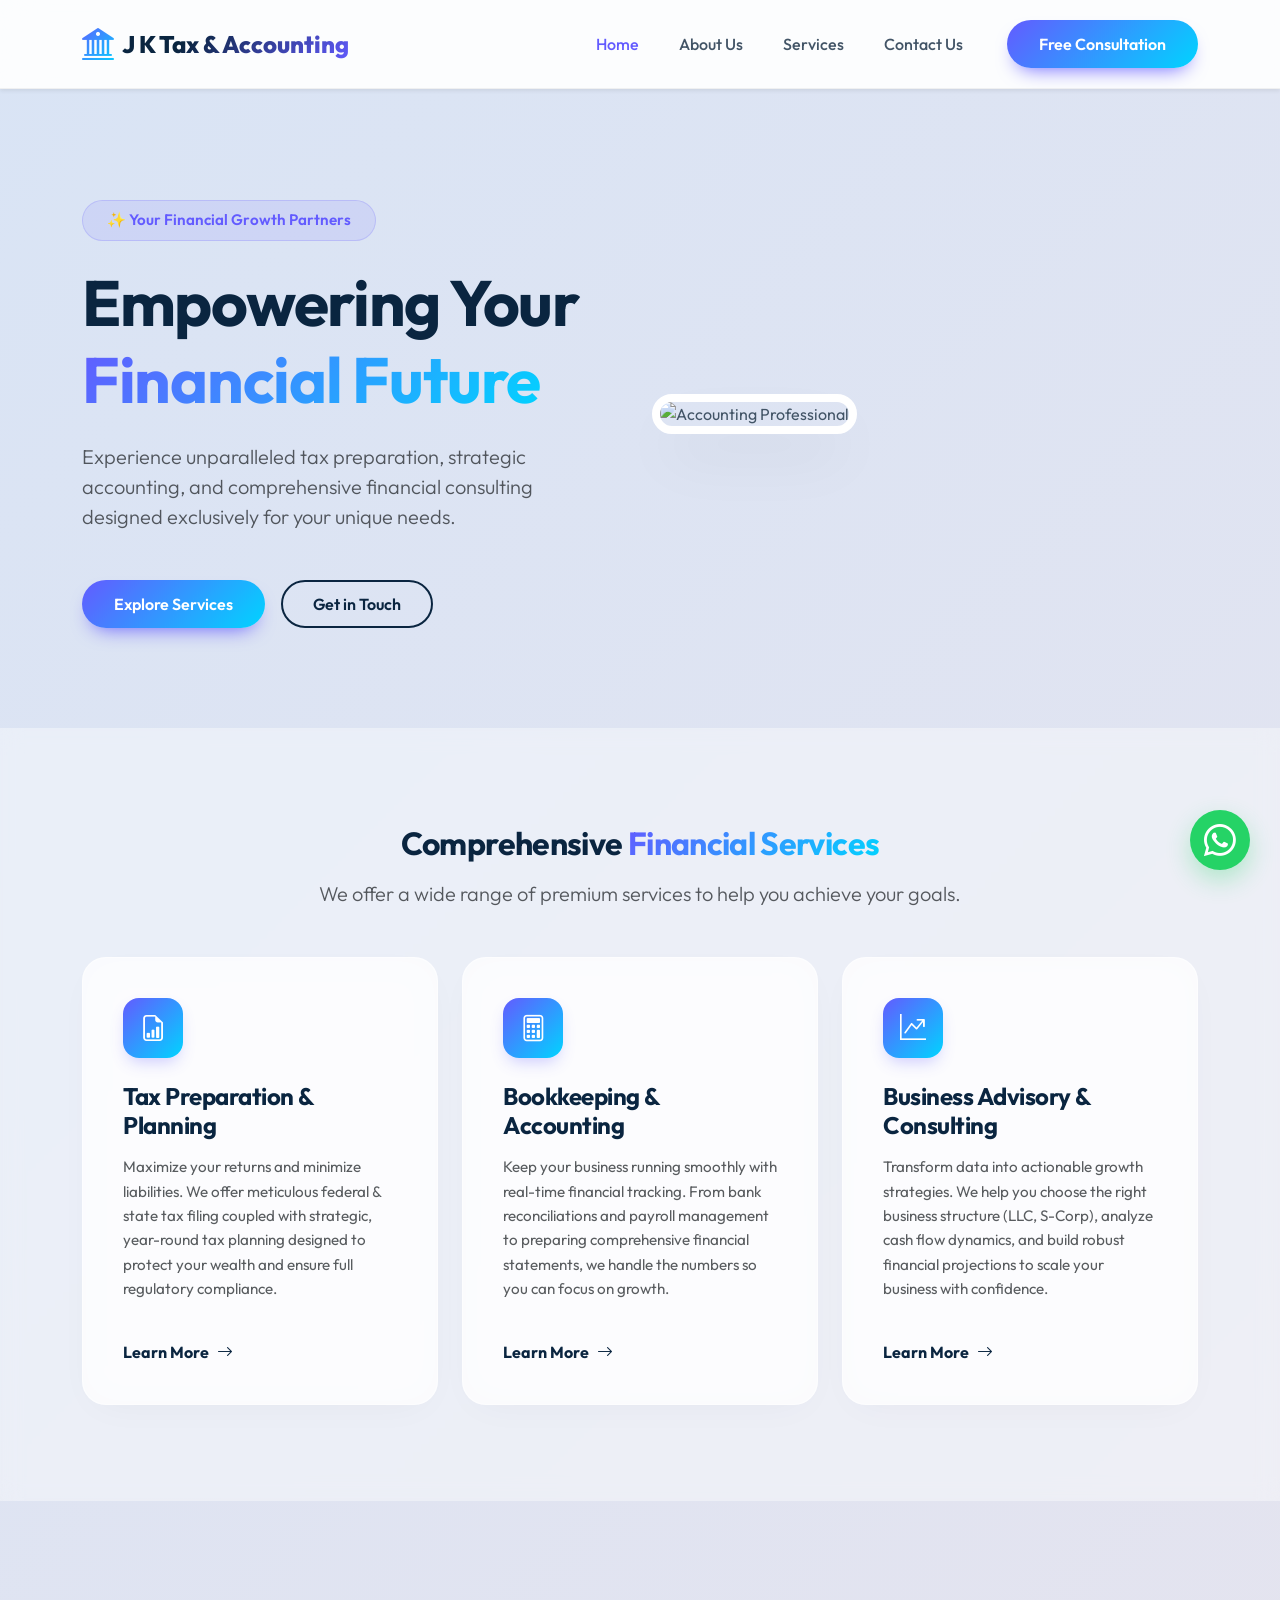
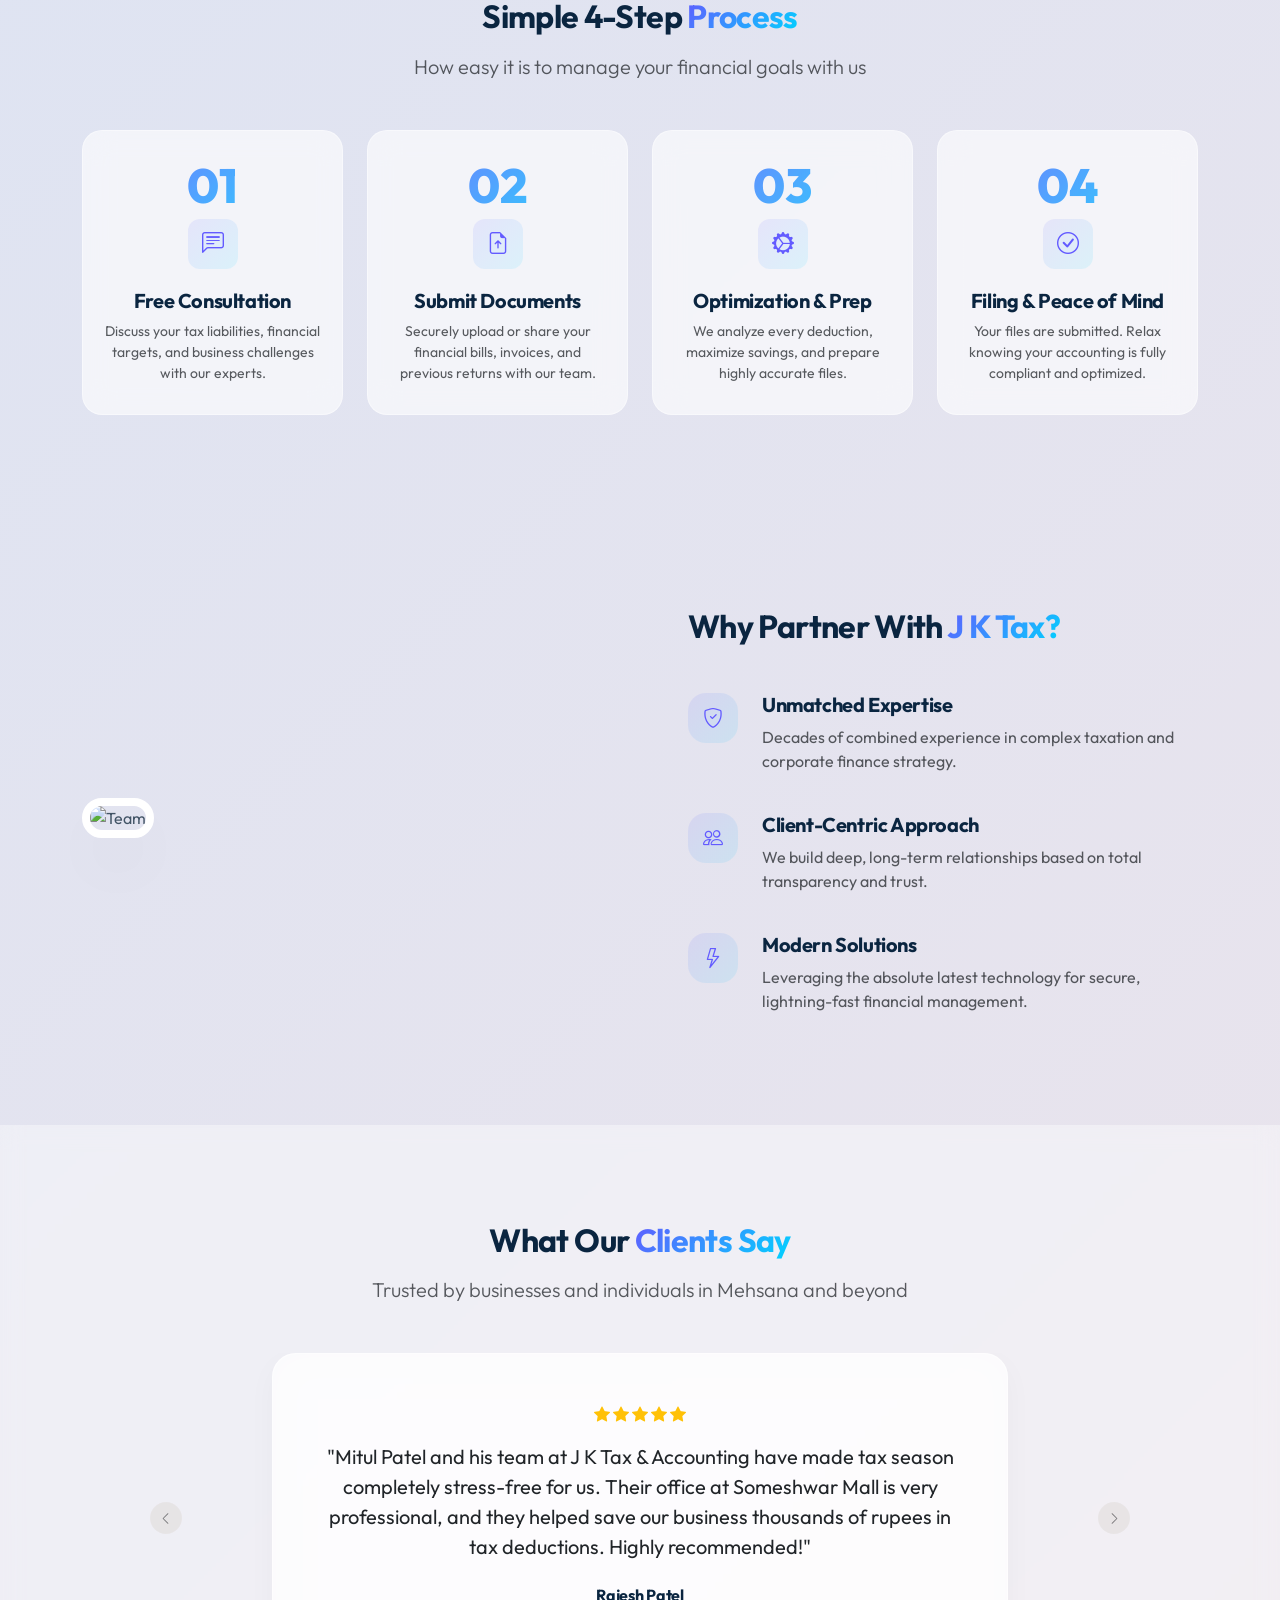
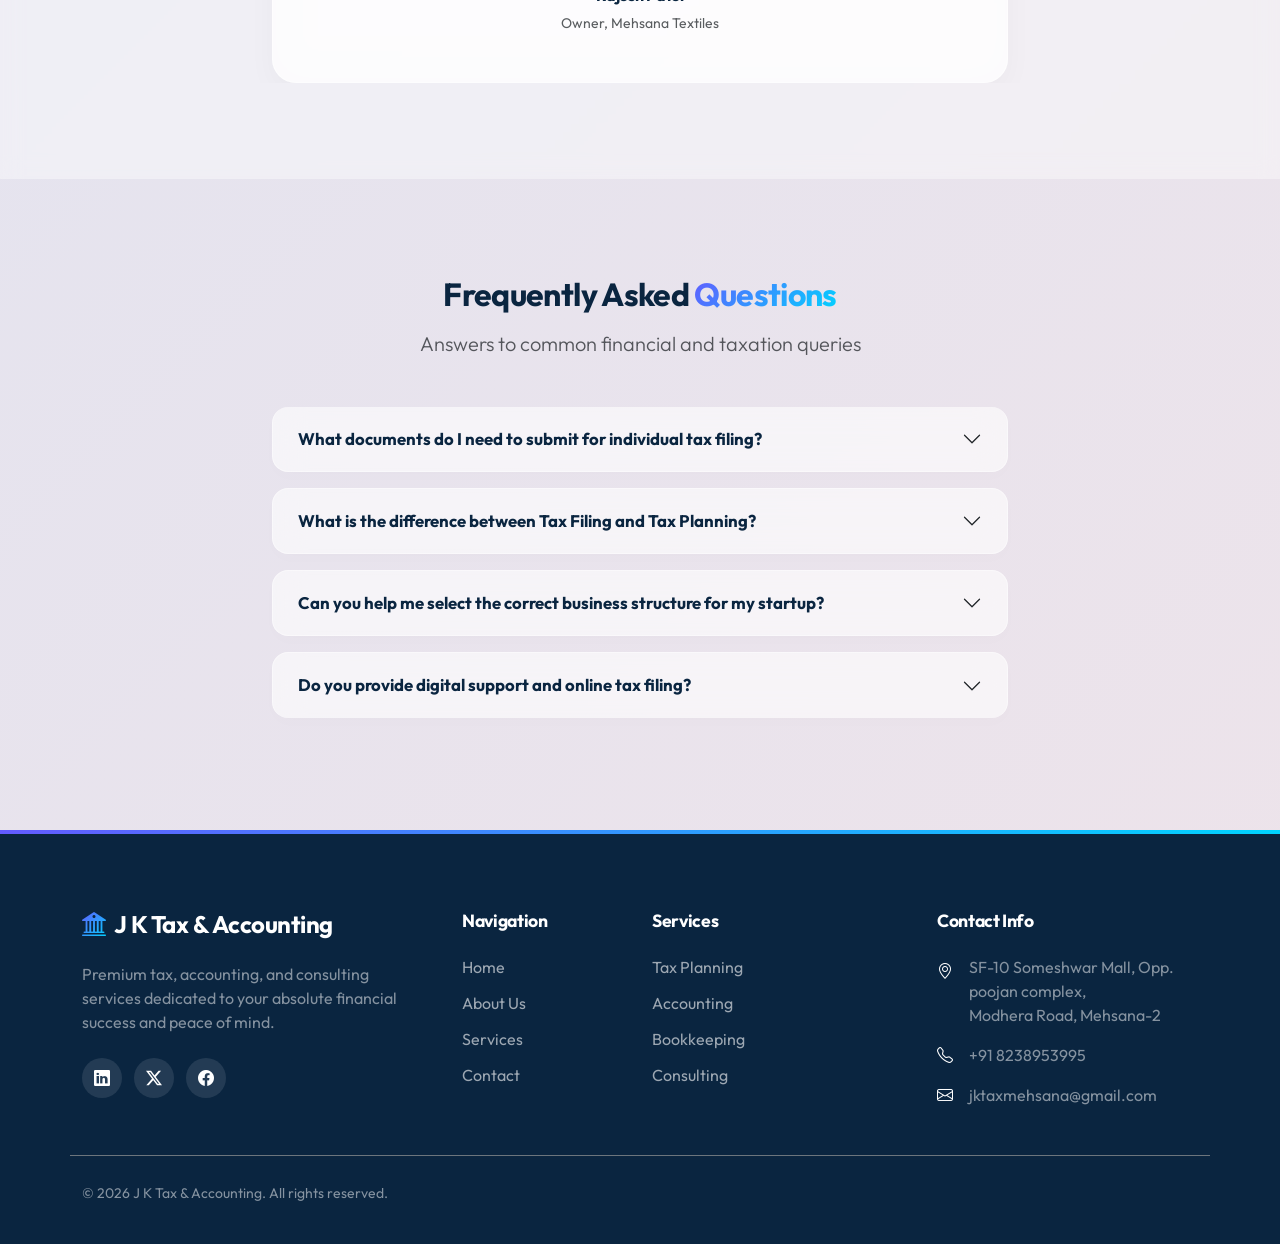
==== commit 4df2a1e2: "ok" ====
--- a/index.html
+++ b/index.html
@@ -375,7 +375,7 @@
             <div class="row gy-5">
                 <div class="col-lg-4 pe-lg-5">
                     <h4 class="fw-bold text-white mb-4 d-flex align-items-center">
-                        <i class="bi bi-bank2 text-gradient me-2"></i> J K Tax
+                        <i class="bi bi-bank2 text-gradient me-2"></i> J K Tax & Accounting
                     </h4>
                     <p class="text-white-50 mb-4">Premium tax, accounting, and consulting services dedicated to your
                         absolute financial success and peace of mind.</p>
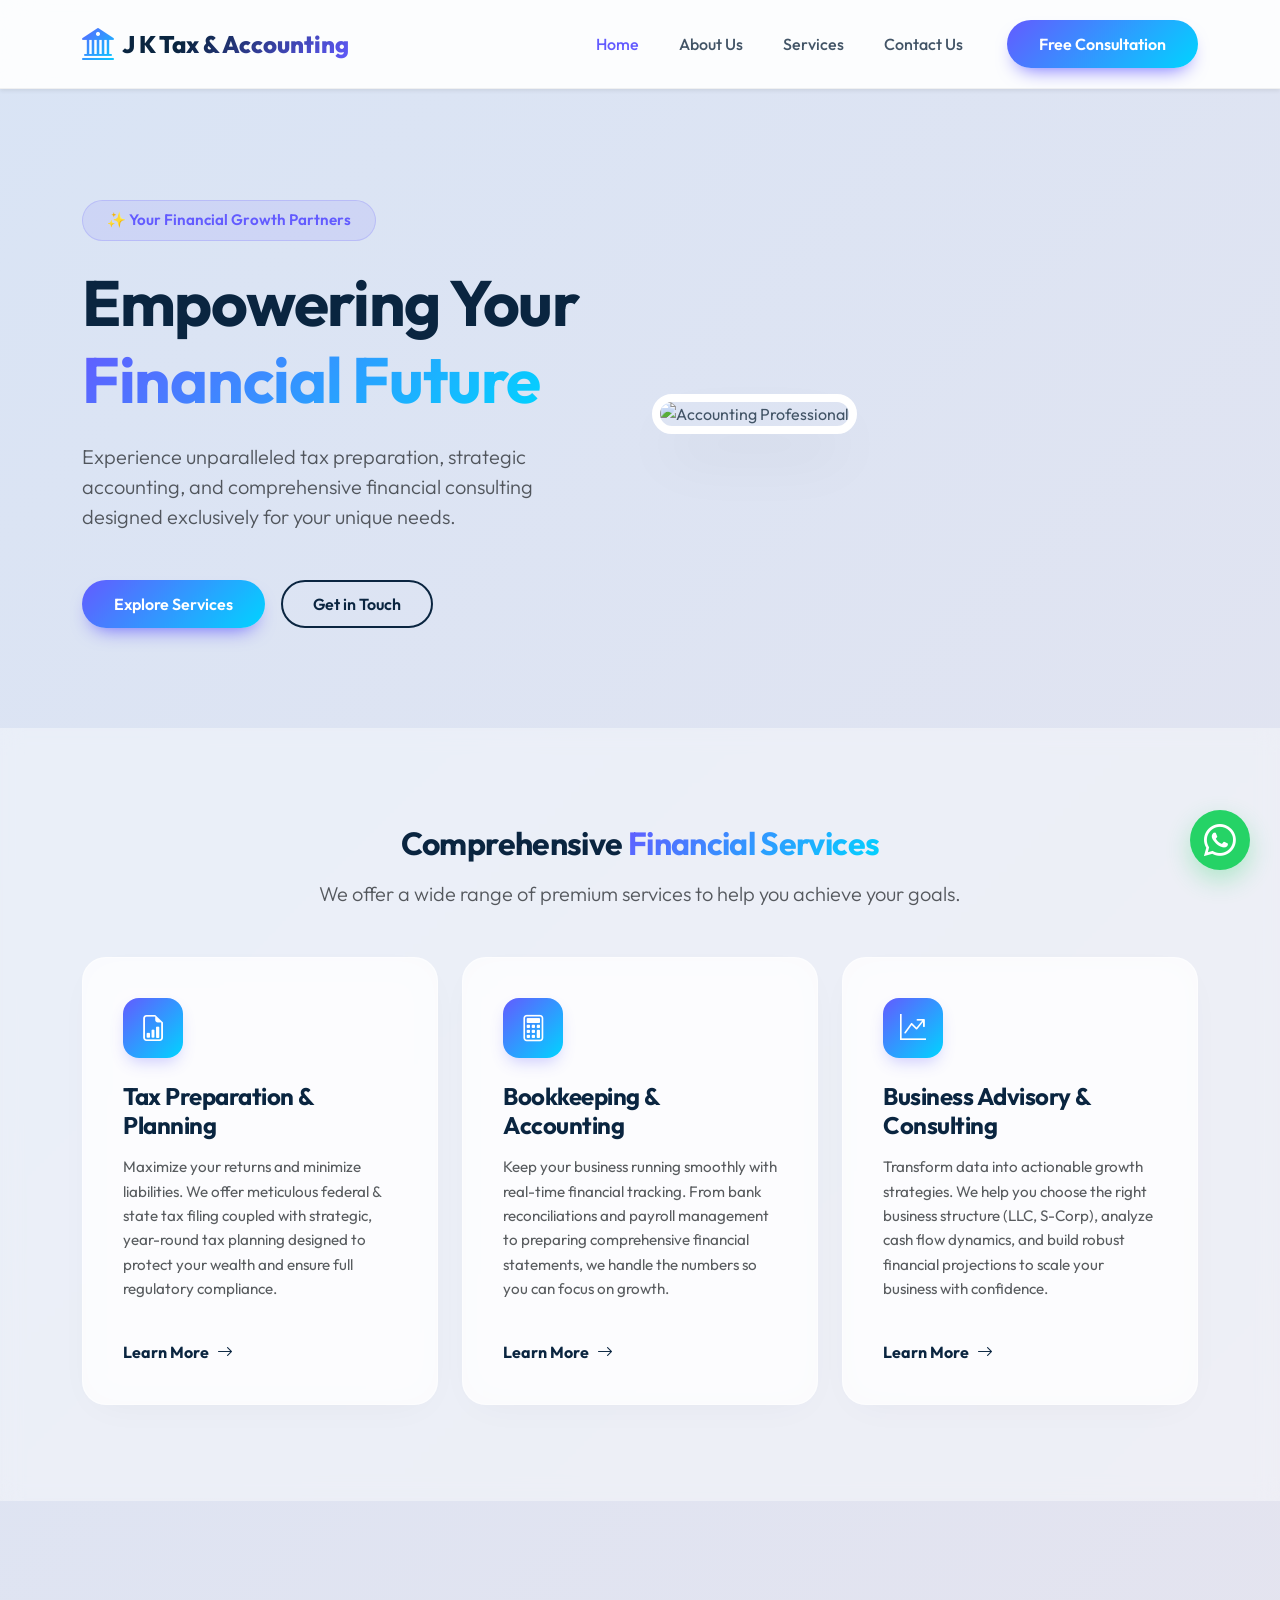
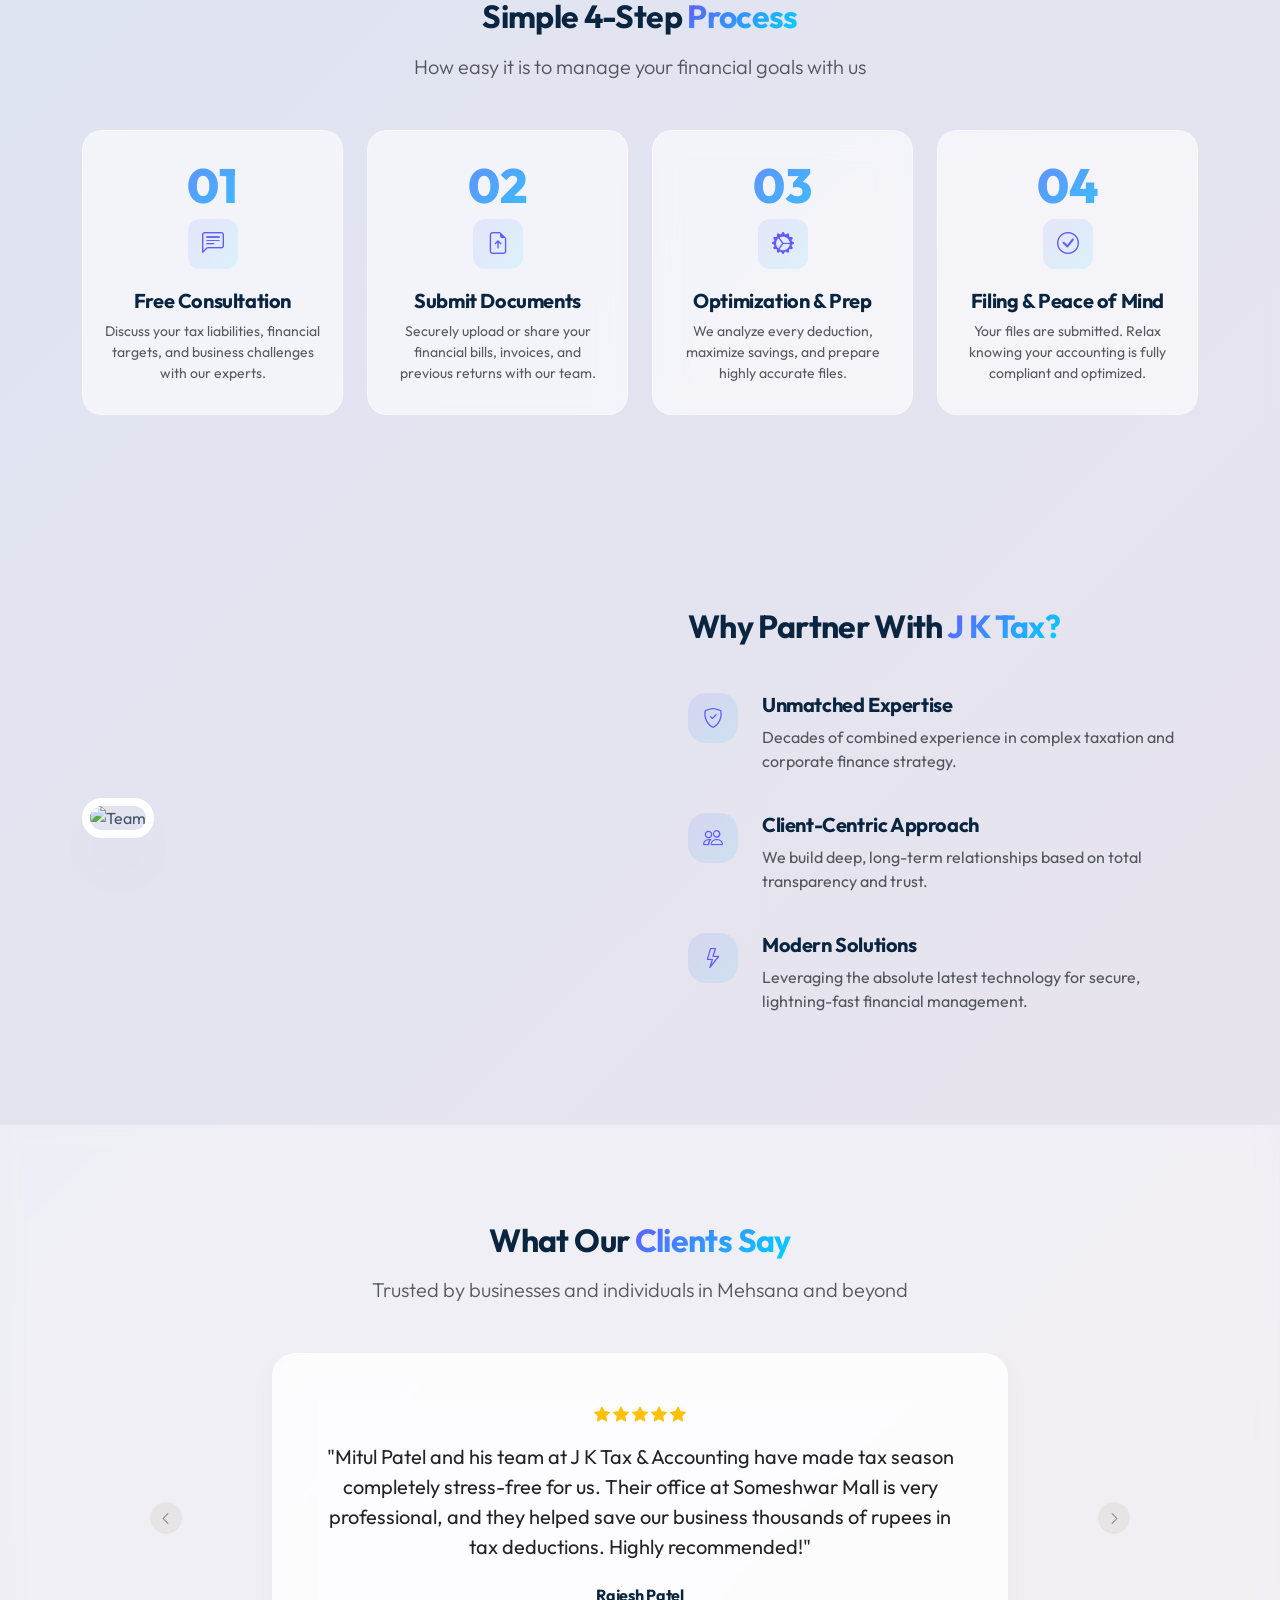
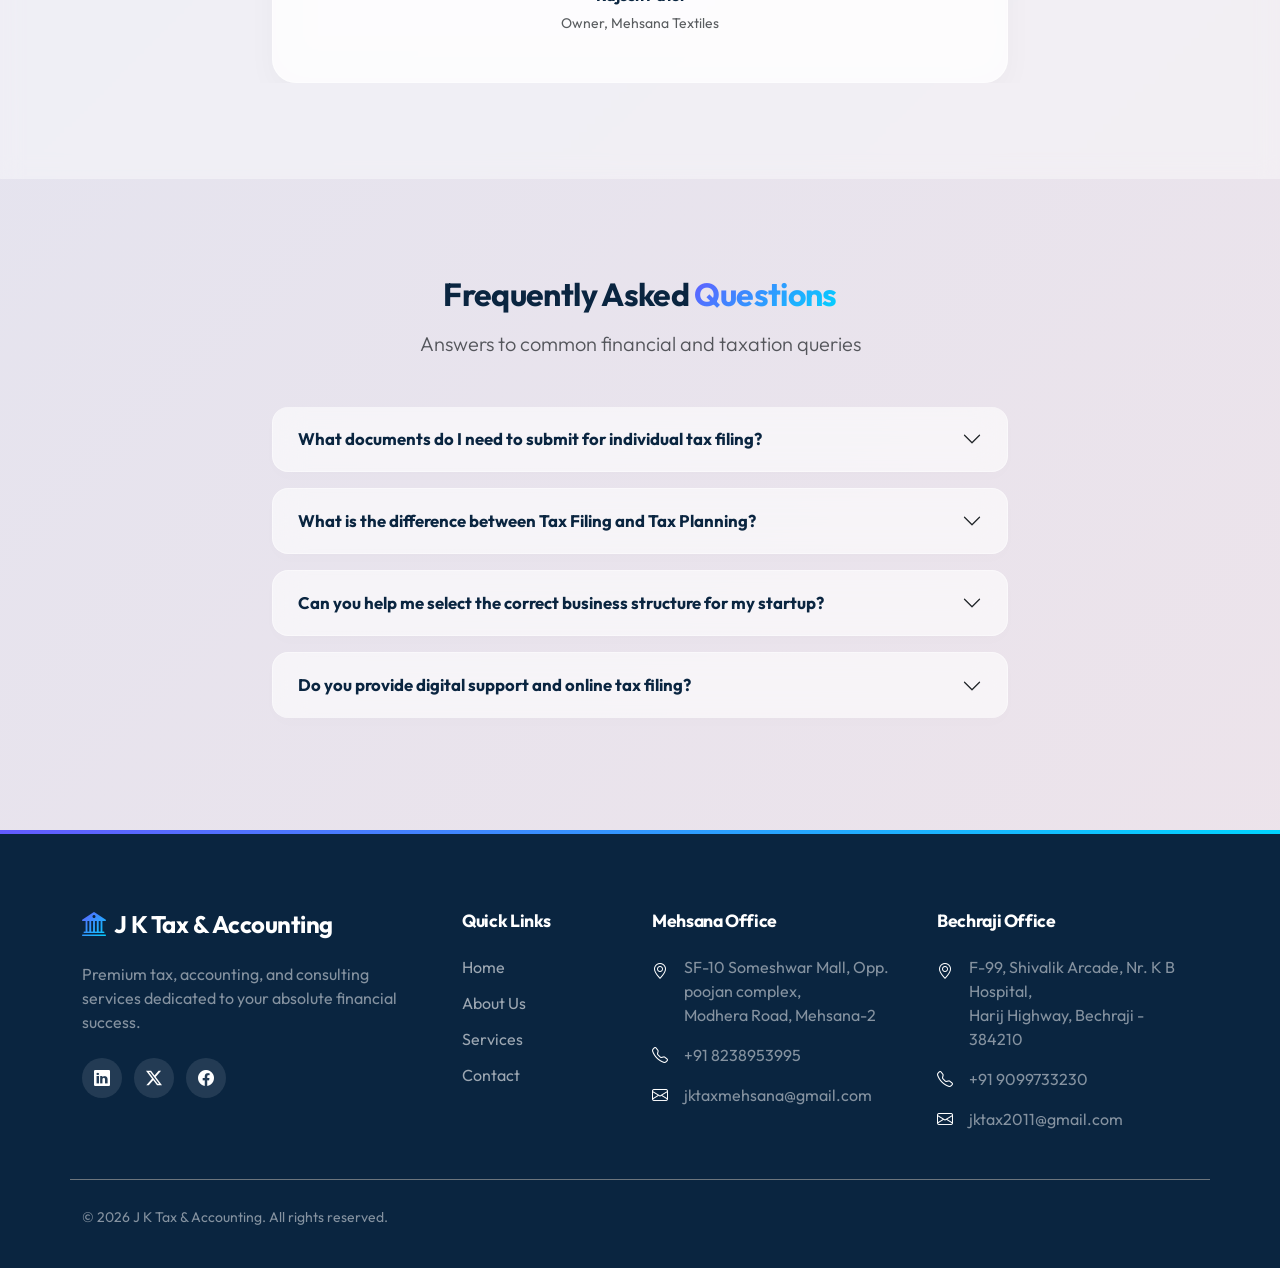
==== commit cd4c3162: "done" ====
--- a/index.html
+++ b/index.html
@@ -373,12 +373,11 @@
     <footer class="footer-premium">
         <div class="container">
             <div class="row gy-5">
-                <div class="col-lg-4 pe-lg-5">
+                <div class="col-lg-4 pe-lg-4">
                     <h4 class="fw-bold text-white mb-4 d-flex align-items-center">
                         <i class="bi bi-bank2 text-gradient me-2"></i> J K Tax & Accounting
                     </h4>
-                    <p class="text-white-50 mb-4">Premium tax, accounting, and consulting services dedicated to your
-                        absolute financial success and peace of mind.</p>
+                    <p class="text-white-50 mb-4">Premium tax, accounting, and consulting services dedicated to your absolute financial success.</p>
                     <div class="d-flex">
                         <a href="#" class="footer-icon"><i class="bi bi-linkedin"></i></a>
                         <a href="#" class="footer-icon"><i class="bi bi-twitter-x"></i></a>
@@ -386,21 +385,14 @@
                     </div>
                 </div>
                 <div class="col-lg-2 col-6">
-                    <h5>Navigation</h5>
+                    <h5>Quick Links</h5>
                     <a href="index.html">Home</a>
                     <a href="about.html">About Us</a>
                     <a href="services.html">Services</a>
                     <a href="contact.html">Contact</a>
                 </div>
-                <div class="col-lg-3 col-6">
-                    <h5>Services</h5>
-                    <a href="services.html">Tax Planning</a>
-                    <a href="services.html">Accounting</a>
-                    <a href="services.html">Bookkeeping</a>
-                    <a href="services.html">Consulting</a>
-                </div>
-                <div class="col-lg-3">
-                    <h5>Contact Info</h5>
+                <div class="col-lg-3 col-12 mb-4 mb-lg-0">
+                    <h5>Mehsana Office</h5>
                     <div class="d-flex mb-3 align-items-start text-white-50">
                         <i class="bi bi-geo-alt me-3 mt-1 text-white"></i>
                         <span>SF-10 Someshwar Mall, Opp. poojan complex,<br>Modhera Road, Mehsana-2</span>
@@ -412,6 +404,21 @@
                     <div class="d-flex align-items-center text-white-50">
                         <i class="bi bi-envelope me-3 text-white"></i>
                         <span>jktaxmehsana@gmail.com</span>
+                    </div>
+                </div>
+                <div class="col-lg-3 col-12">
+                    <h5>Bechraji Office</h5>
+                    <div class="d-flex mb-3 align-items-start text-white-50">
+                        <i class="bi bi-geo-alt me-3 mt-1 text-white"></i>
+                        <span>F-99, Shivalik Arcade, Nr. K B Hospital,<br>Harij Highway, Bechraji - 384210</span>
+                    </div>
+                    <div class="d-flex mb-3 align-items-center text-white-50">
+                        <i class="bi bi-telephone me-3 text-white"></i>
+                        <span>+91 9099733230</span>
+                    </div>
+                    <div class="d-flex align-items-center text-white-50">
+                        <i class="bi bi-envelope me-3 text-white"></i>
+                        <span>jktax2011@gmail.com</span>
                     </div>
                 </div>
             </div>
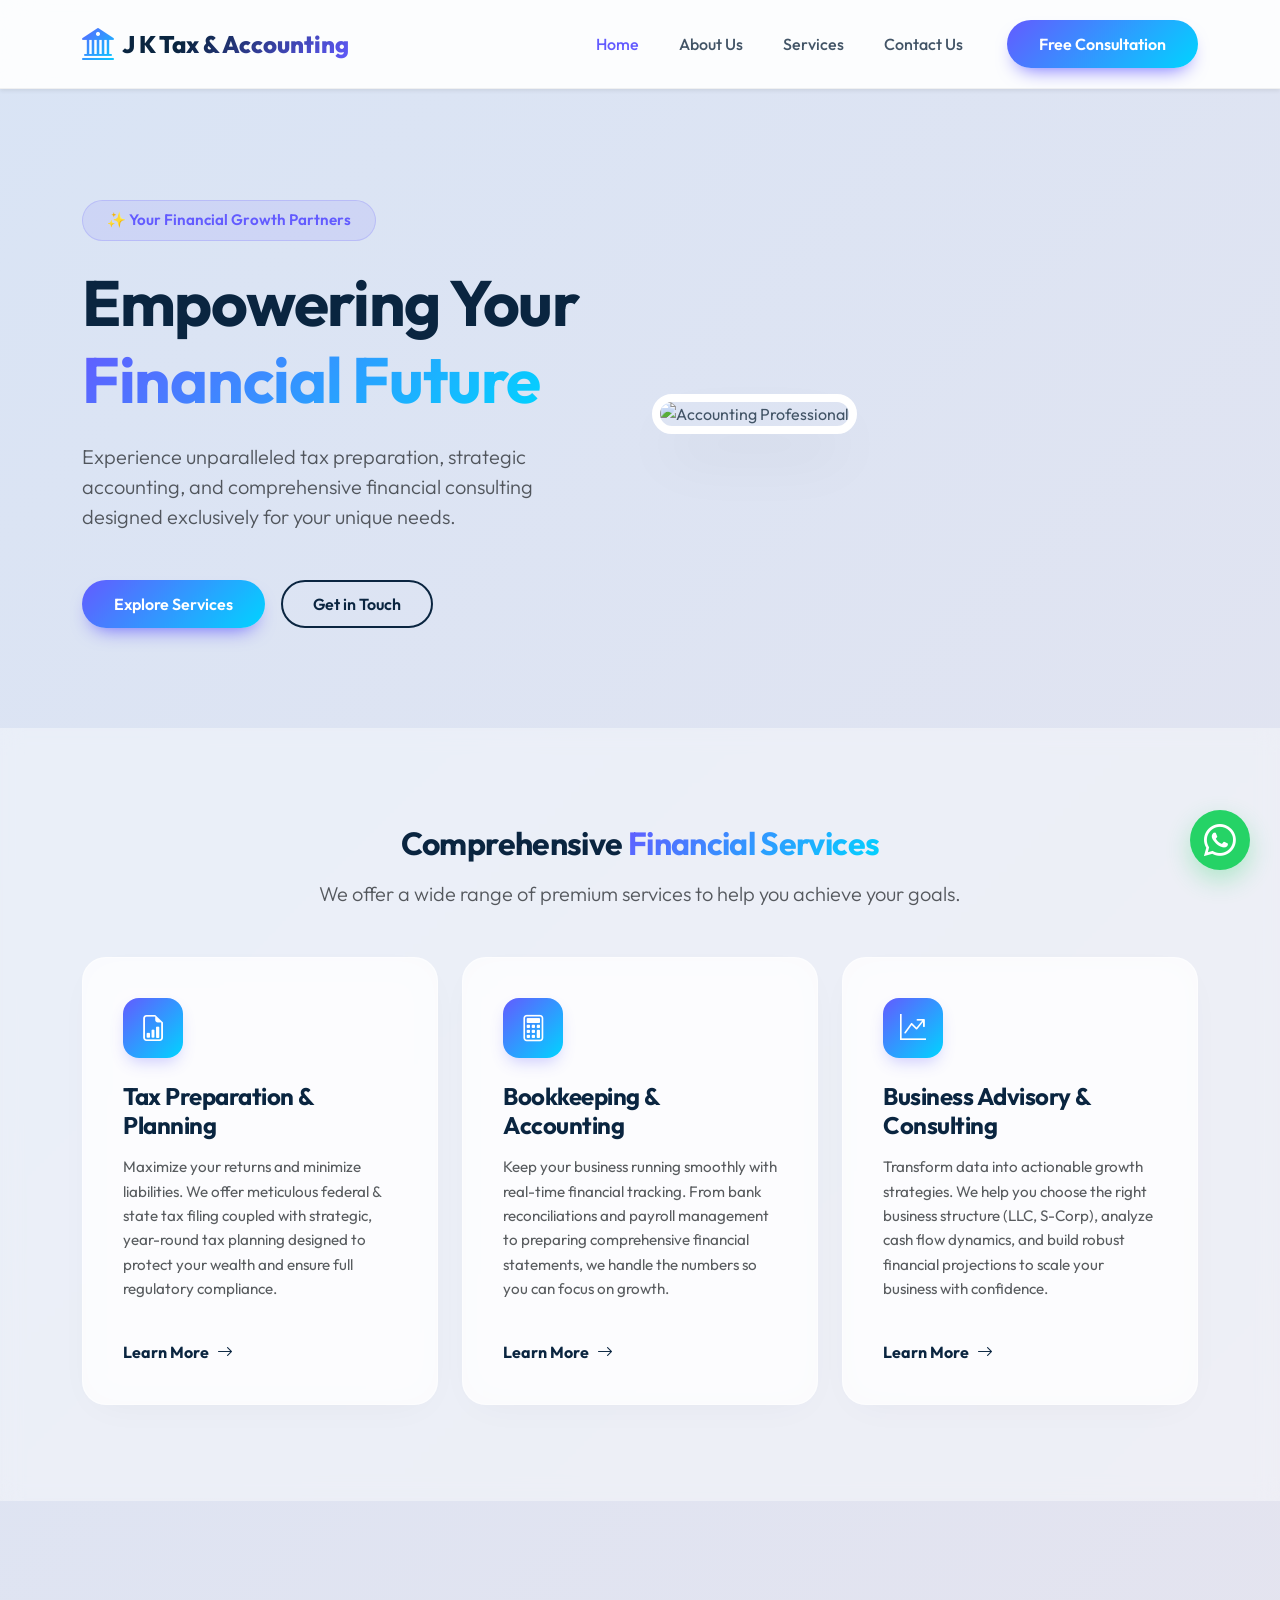
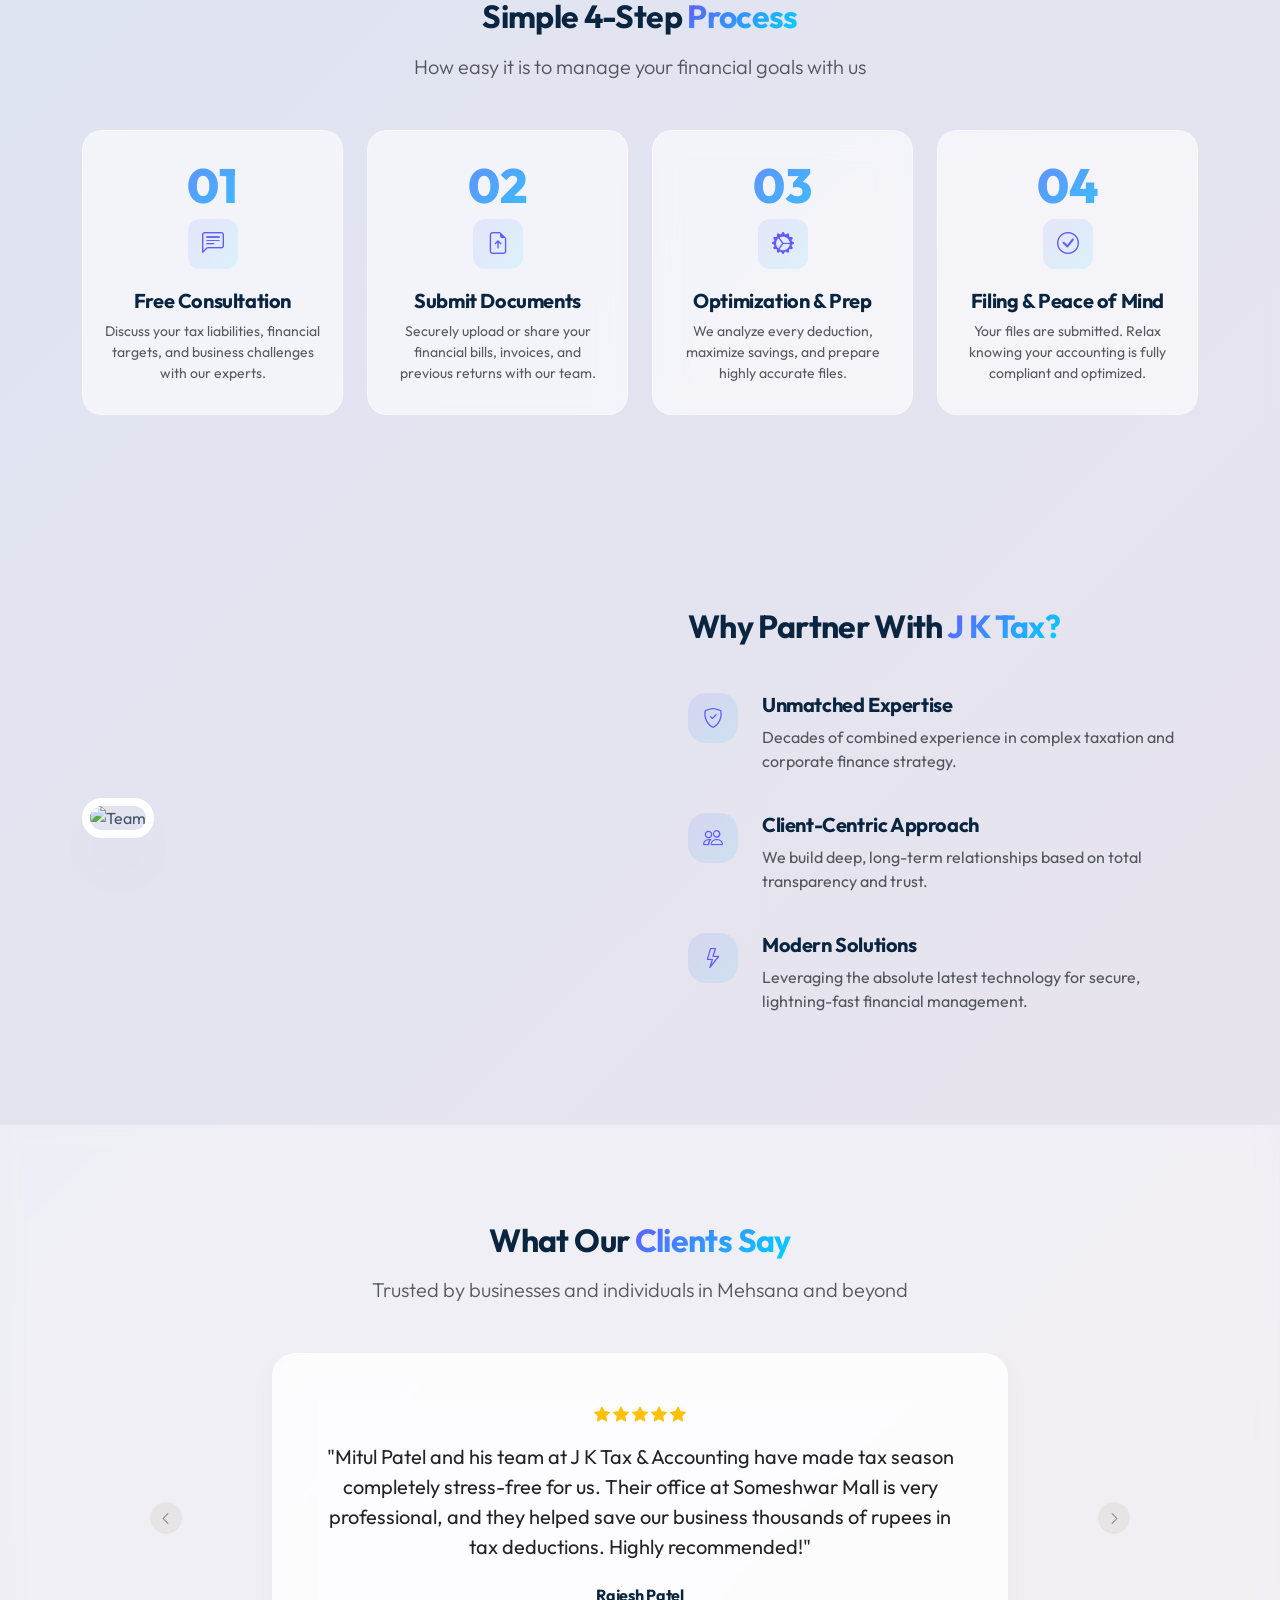
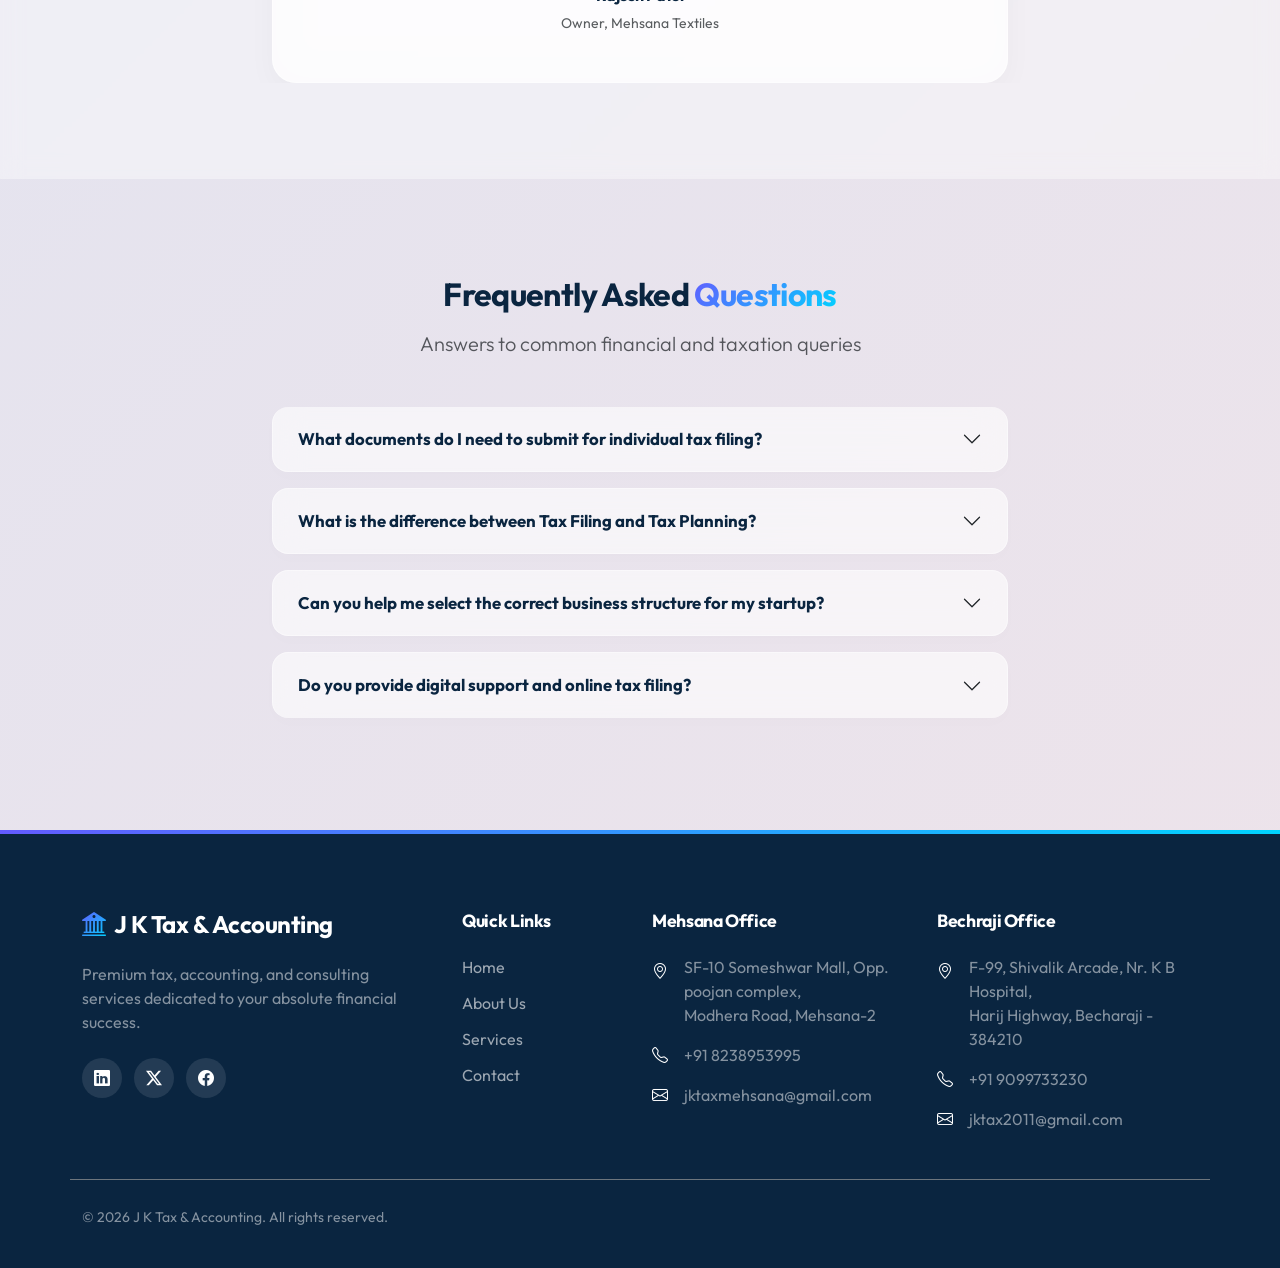
==== commit edcd7933: "ok" ====
--- a/index.html
+++ b/index.html
@@ -410,7 +410,7 @@
                     <h5>Bechraji Office</h5>
                     <div class="d-flex mb-3 align-items-start text-white-50">
                         <i class="bi bi-geo-alt me-3 mt-1 text-white"></i>
-                        <span>F-99, Shivalik Arcade, Nr. K B Hospital,<br>Harij Highway, Bechraji - 384210</span>
+                        <span>F-99, Shivalik Arcade, Nr. K B Hospital,<br>Harij Highway, Becharaji - 384210</span>
                     </div>
                     <div class="d-flex mb-3 align-items-center text-white-50">
                         <i class="bi bi-telephone me-3 text-white"></i>
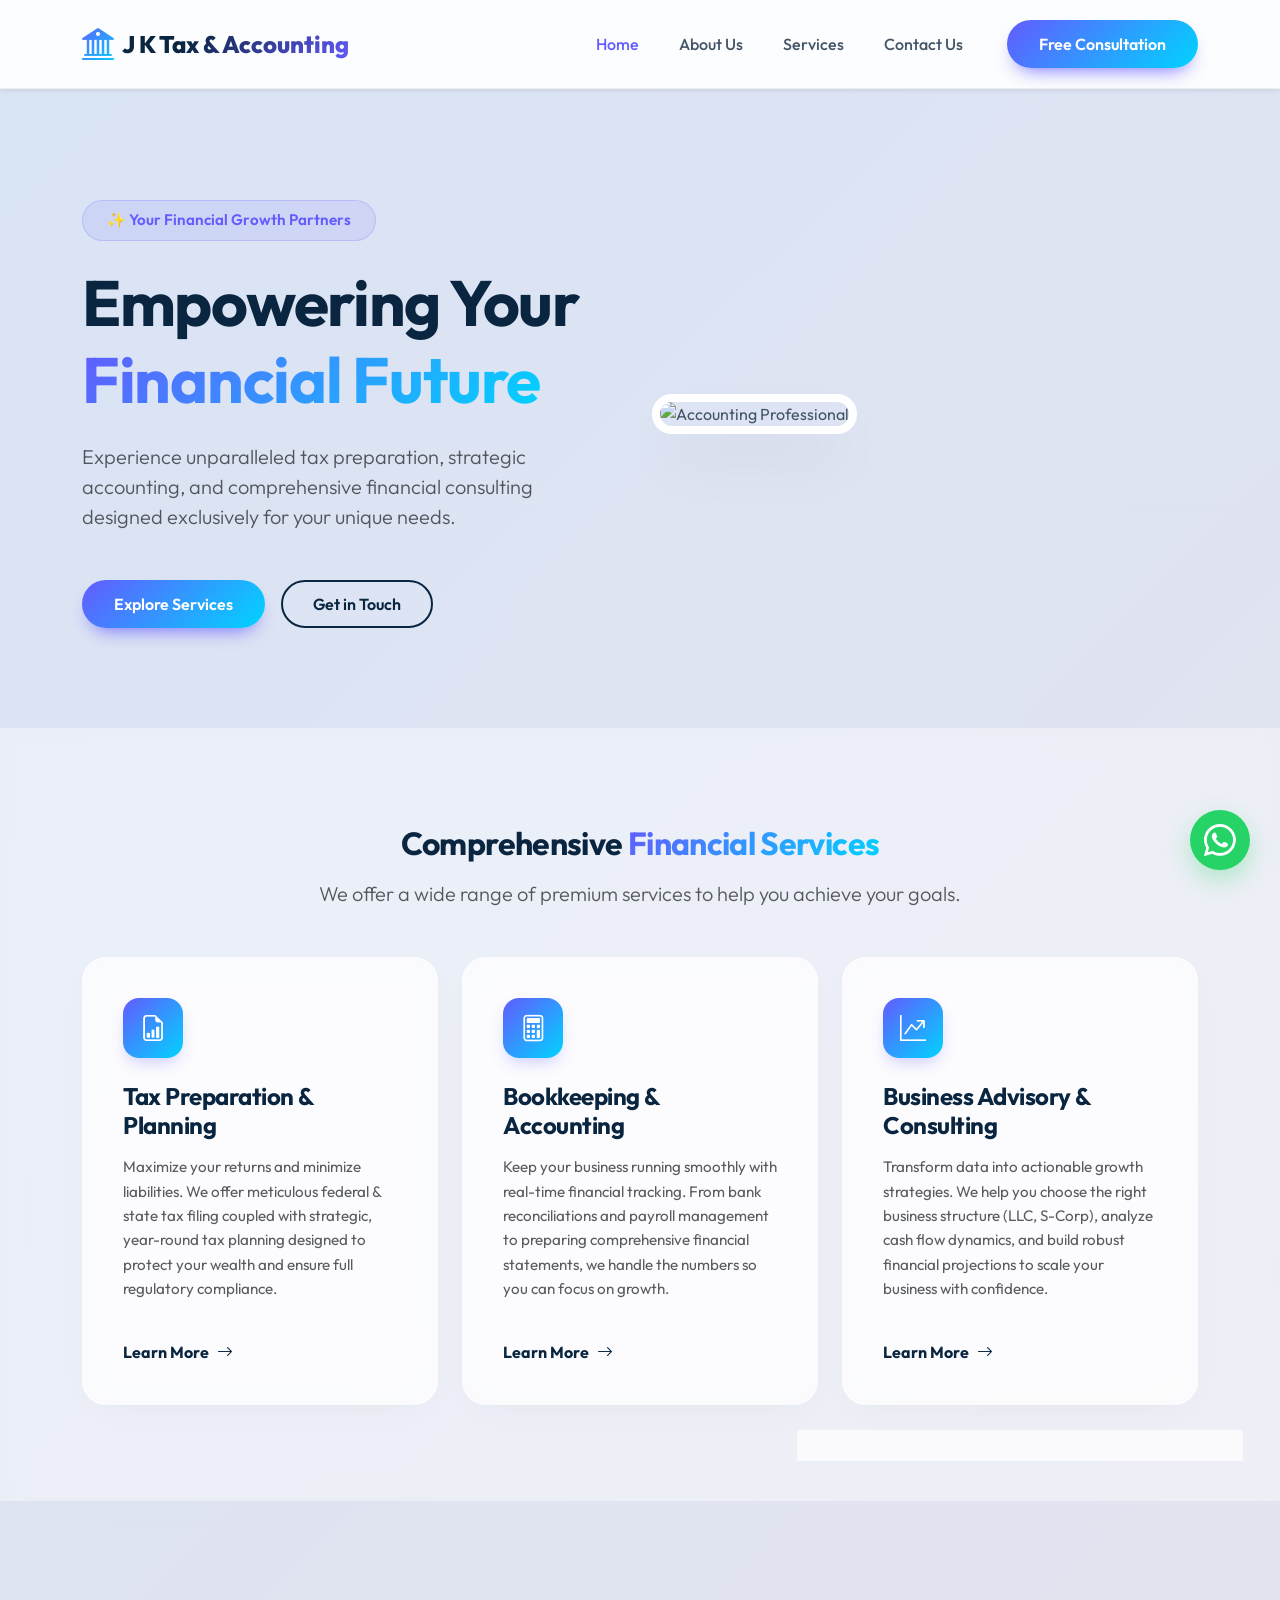
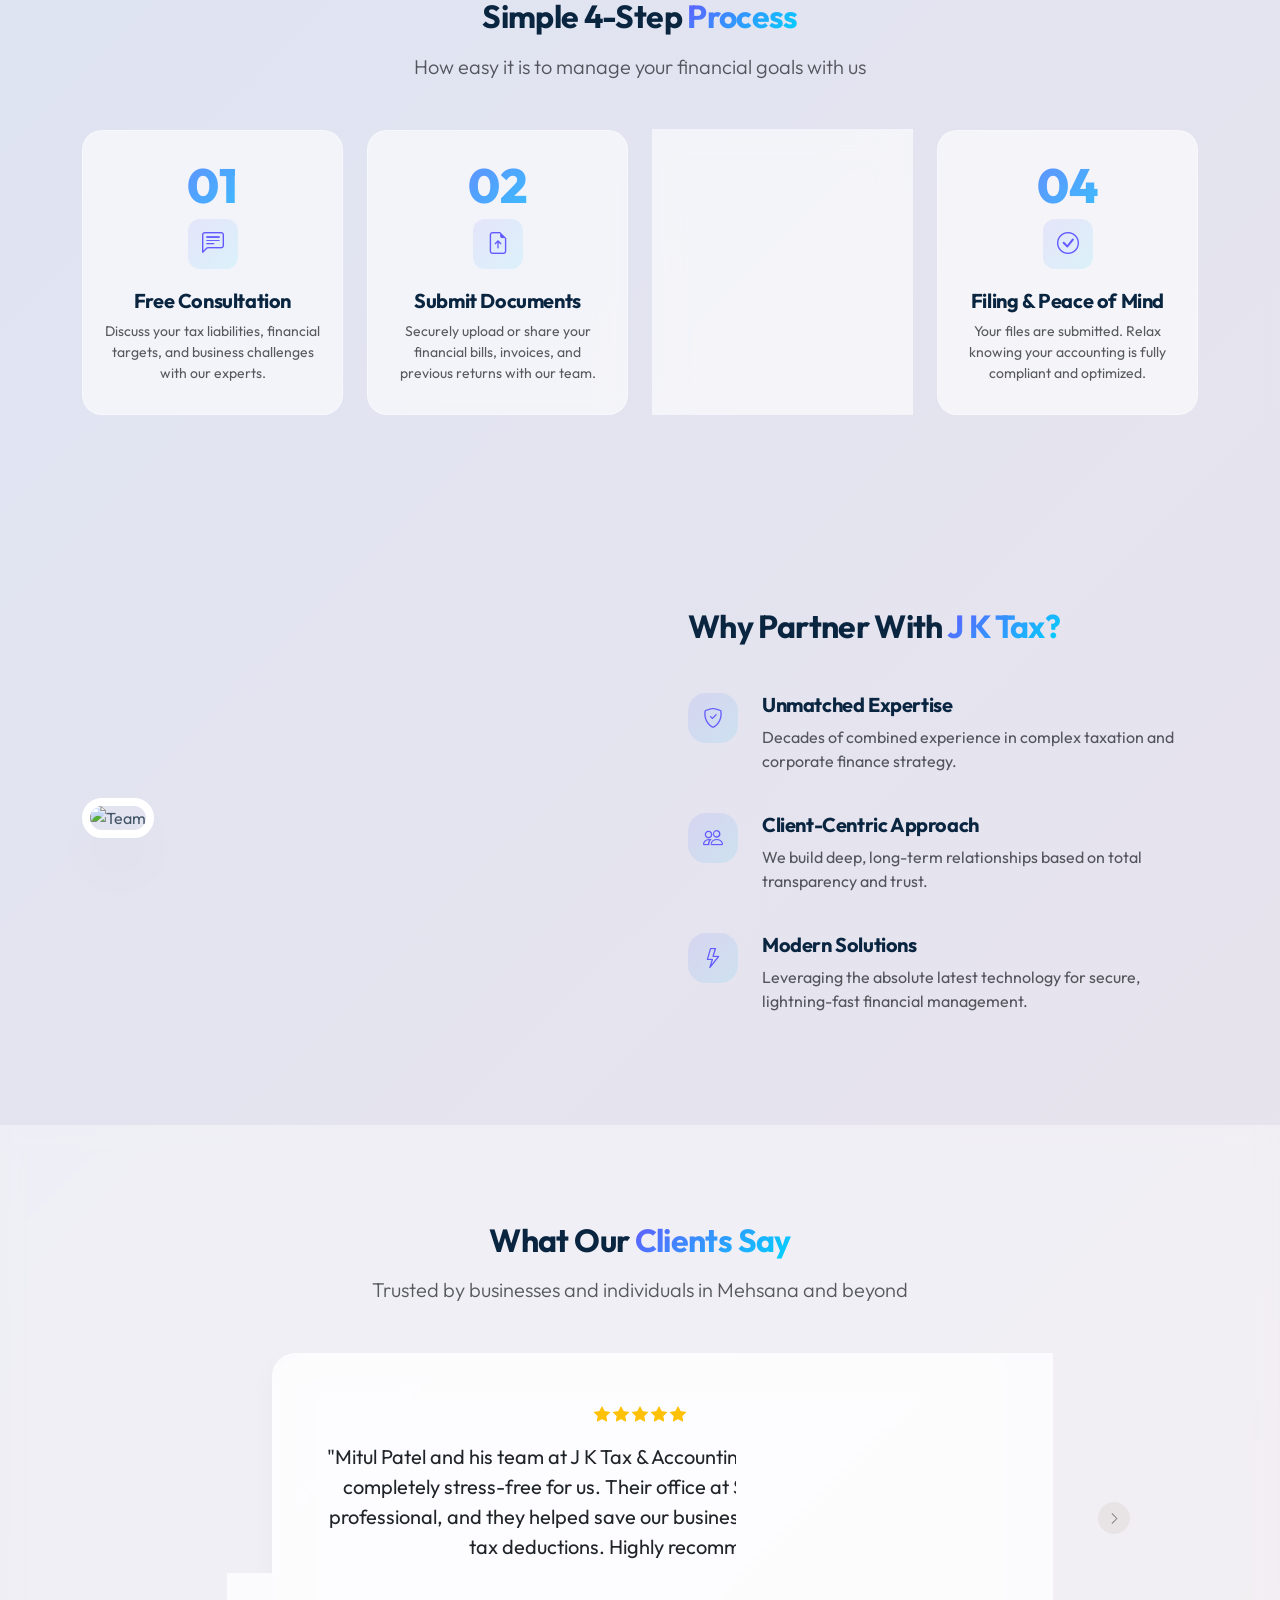
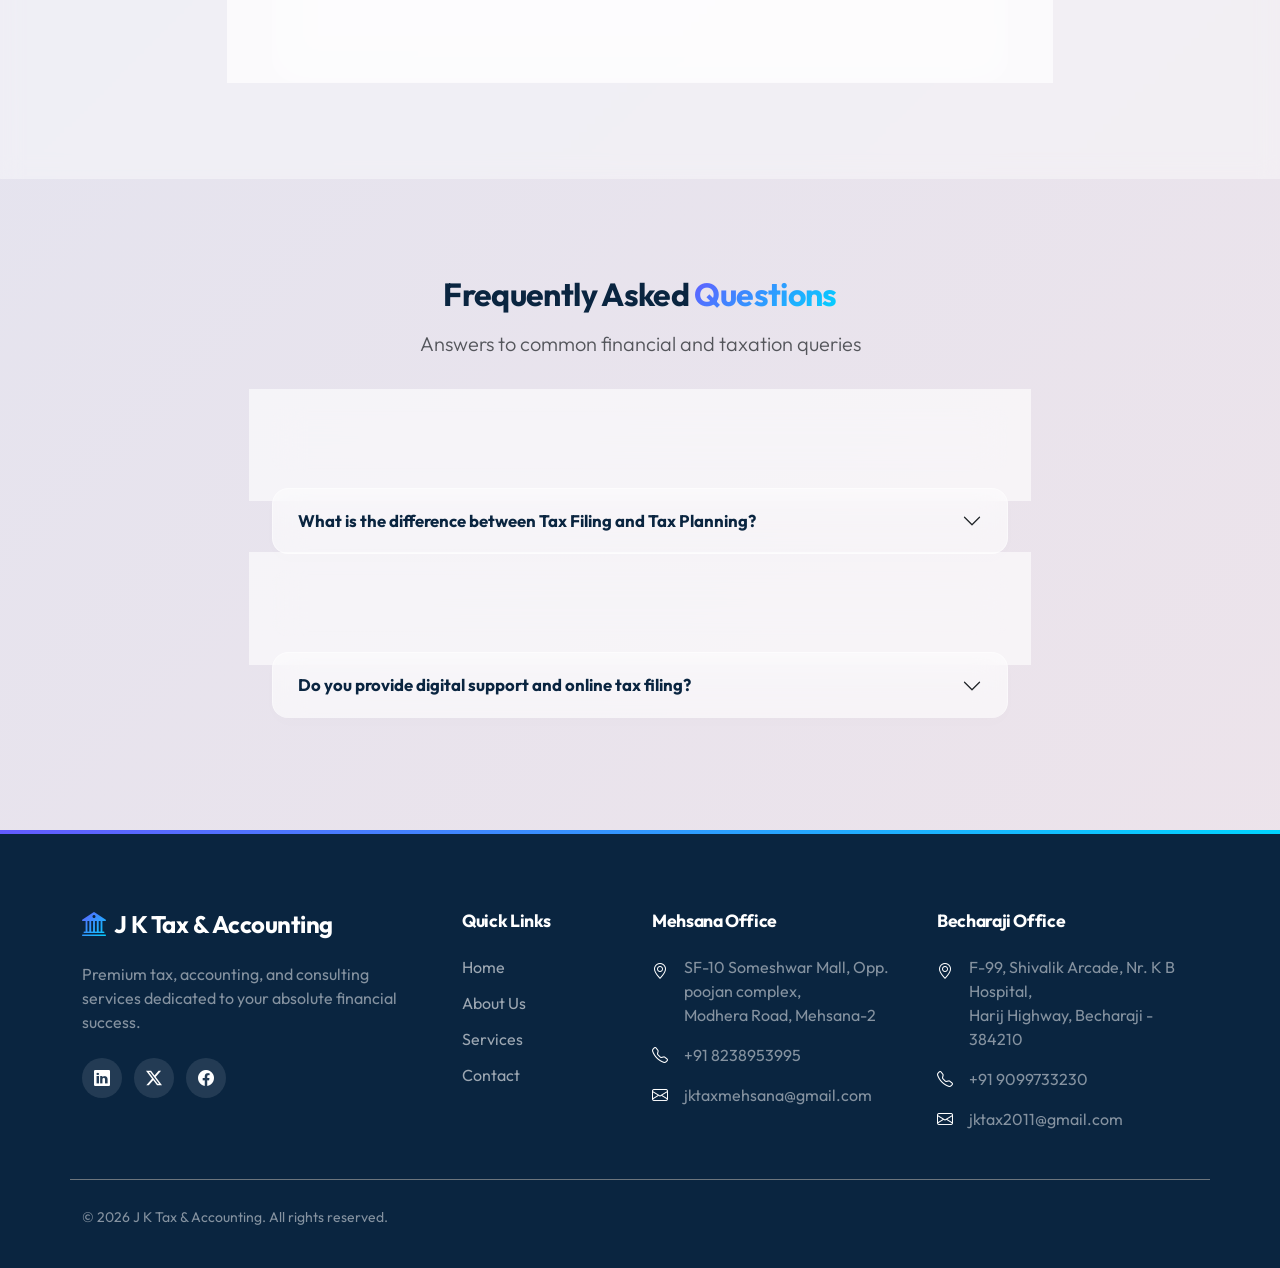
==== commit 7d56fc2f: "done" ====
--- a/index.html
+++ b/index.html
@@ -407,7 +407,7 @@
                     </div>
                 </div>
                 <div class="col-lg-3 col-12">
-                    <h5>Bechraji Office</h5>
+                    <h5>Becharaji Office</h5>
                     <div class="d-flex mb-3 align-items-start text-white-50">
                         <i class="bi bi-geo-alt me-3 mt-1 text-white"></i>
                         <span>F-99, Shivalik Arcade, Nr. K B Hospital,<br>Harij Highway, Becharaji - 384210</span>
